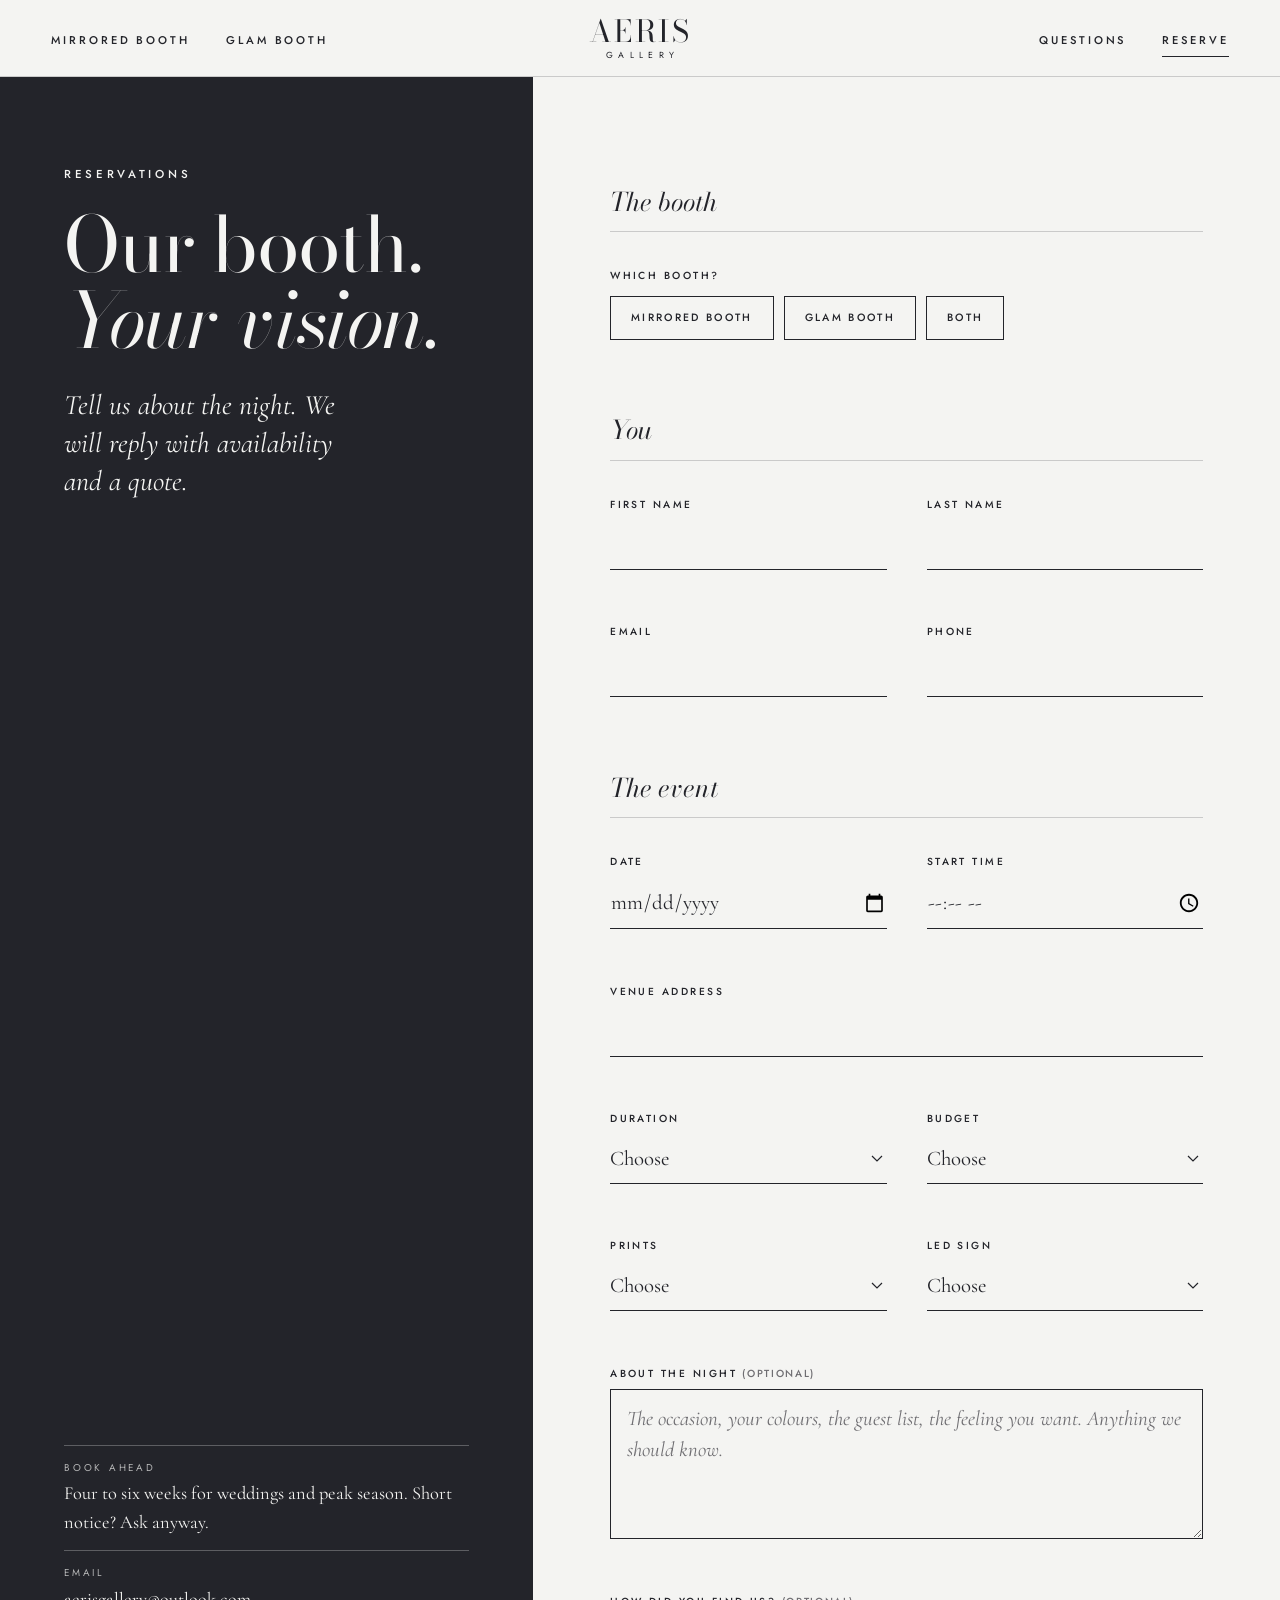
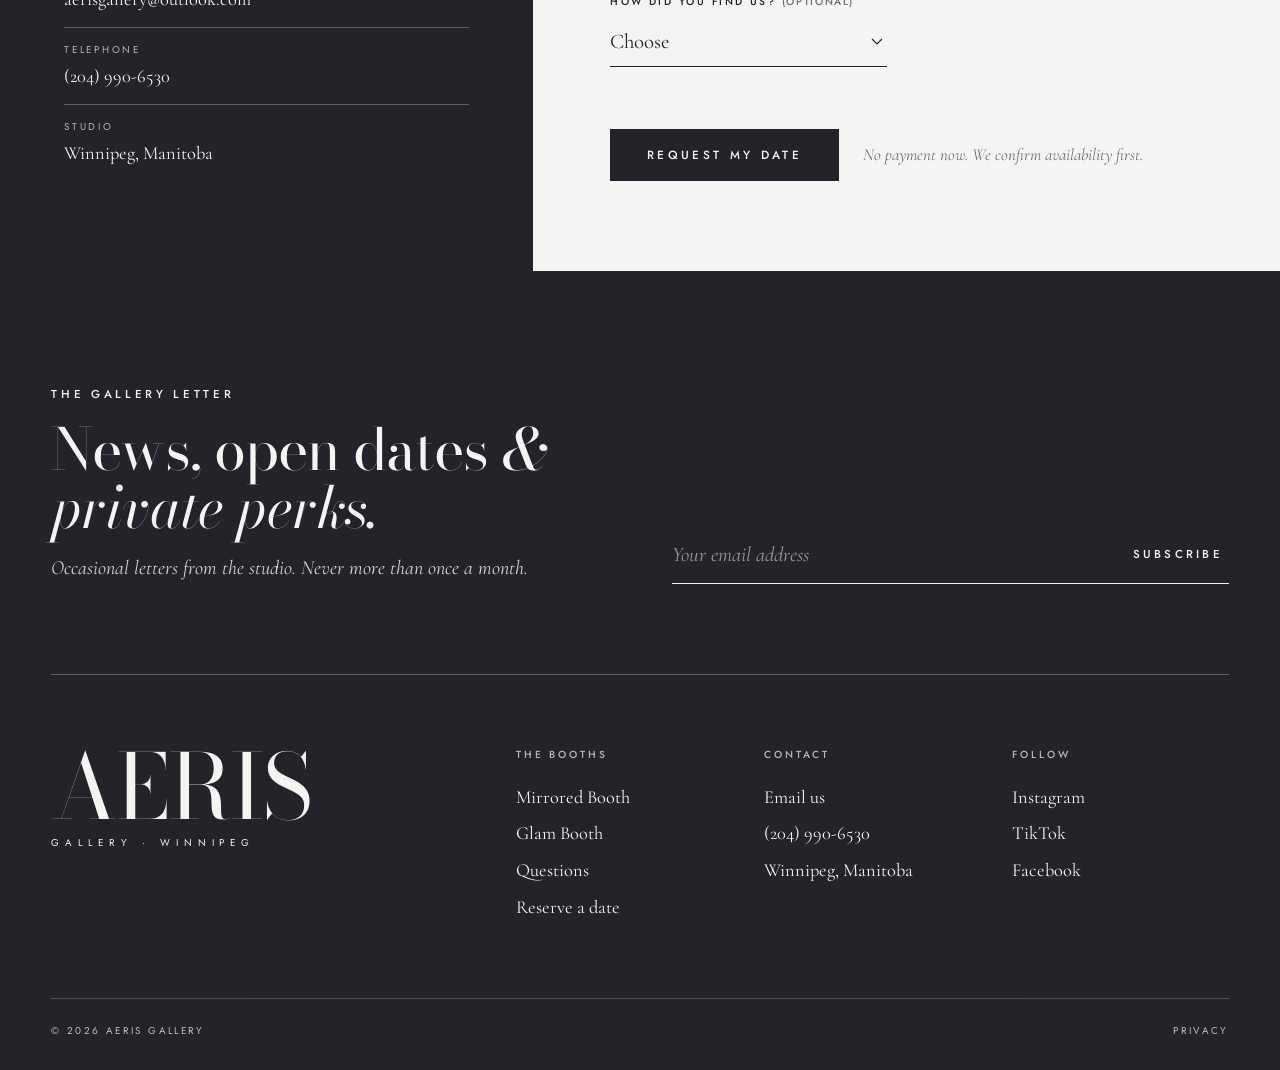
==== book.html @ 7a24a986 "Build new editorial website for Aeris Gallery Static multi-page site replacing the old Wix site: mag" ====
<!doctype html>
<html lang="en-CA" class="no-js">
<head>
<meta charset="utf-8">
<meta name="viewport" content="width=device-width, initial-scale=1">
<title>Reserve | Aeris Gallery</title>
<meta name="description" content="Reserve the Aeris Gallery Mirrored Booth or Glam Booth for your Winnipeg wedding, brand activation or private event.">
<meta property="og:title" content="Reserve | Aeris Gallery">
<meta property="og:description" content="Reserve the Aeris Gallery Mirrored Booth or Glam Booth for your Winnipeg wedding, brand activation or private event.">
<meta property="og:image" content="assets/img/mirror-summer-sm.jpg">
<meta property="og:type" content="website">
<meta name="theme-color" content="#23242a">
<link rel="icon" href="assets/img/favicon.svg" type="image/svg+xml">
<link rel="preconnect" href="https://fonts.googleapis.com"><link rel="preconnect" href="https://fonts.gstatic.com" crossorigin><link href="https://fonts.googleapis.com/css2?family=Bodoni+Moda:ital,opsz,wght@0,6..96,400;0,6..96,500;1,6..96,400&family=Cormorant+Garamond:ital,wght@0,400;0,500;1,400&family=Jost:wght@400;500&display=swap" rel="stylesheet">
<link rel="stylesheet" href="assets/css/style.css">
</head>
<body>
<a class="skip" href="#main">Skip to content</a>
<header class="nav">
  <div class="wrap nav__inner">
    <ul class="nav__links">
      <li><a href="mirrored-booth.html">Mirrored Booth</a></li>
      <li><a href="glam-booth.html">Glam Booth</a></li>
    </ul>
    <a class="wordmark" href="index.html" aria-label="Aeris Gallery, home">
      <span class="wordmark__name">AERIS</span>
      <span class="wordmark__sub">GALLERY</span>
    </a>
    <ul class="nav__links nav__links--right">
      <li><a href="faq.html">Questions</a></li>
      <li><a href="book.html" aria-current="page">Reserve</a></li>
    </ul>
    <button class="nav__toggle" type="button" aria-controls="menu" aria-expanded="false" data-menu-open>Menu</button>
  </div>
</header>
<div class="menu" id="menu" aria-hidden="true" role="dialog" aria-label="Site menu">
  <div class="menu__top">
    <a class="wordmark" href="index.html" style="text-align:left"><span class="wordmark__name">AERIS</span></a>
    <button class="nav__toggle" style="display:inline-flex" type="button" data-menu-close>Close</button>
  </div>
  <ul class="menu__list">
    <li><a href="index.html">The <em>Cover</em></a></li>
    <li><a href="mirrored-booth.html">Mirrored <em>Booth</em></a></li>
    <li><a href="glam-booth.html">Glam <em>Booth</em></a></li>
    <li><a href="faq.html">Questions</a></li>
    <li><a href="book.html"><em>Reserve</em></a></li>
  </ul>
  <div class="menu__foot">
    <a href="mailto:aerisgallery@outlook.com">aerisgallery@outlook.com</a><br>
    <a href="tel:+12049906530">(204) 990-6530</a>
  </div>
</div>

<main id="main" class="book">
  <aside class="book__aside">
    <div>
      <p class="kicker">Reservations</p>
      <h1 class="display">Our booth.<br><em>Your vision.</em></h1>
      <p class="standfirst" style="max-width:24ch">Tell us about the night. We will reply with availability and a quote.</p>
    </div>
    <dl>
      <div><dt>Book ahead</dt><dd>Four to six weeks for weddings and peak season. Short notice? Ask anyway.</dd></div>
      <div><dt>Email</dt><dd><a href="mailto:aerisgallery@outlook.com">aerisgallery@outlook.com</a></dd></div>
      <div><dt>Telephone</dt><dd><a href="tel:+12049906530">(204) 990-6530</a></dd></div>
      <div><dt>Studio</dt><dd>Winnipeg, Manitoba</dd></div>
    </dl>
  </aside>

  <div class="book__main">
    <form id="booking" class="form" novalidate>
      <fieldset>
        <legend>The booth</legend>
        <div class="field field--full">
          <span class="kicker" style="margin-bottom:12px;font-size:0.64rem;letter-spacing:0.24em" id="booth-label">Which booth?</span>
          <div class="choice" role="radiogroup" aria-labelledby="booth-label">
            <input type="radio" id="b-mirrored" name="booth" value="mirrored" required><label for="b-mirrored">Mirrored Booth</label>
            <input type="radio" id="b-glam" name="booth" value="glam"><label for="b-glam">Glam Booth</label>
            <input type="radio" id="b-both" name="booth" value="both"><label for="b-both">Both</label>
          </div>
          <span class="error" aria-live="polite"></span>
        </div>
      </fieldset>

      <fieldset>
        <legend>You</legend>
        <div class="field">
          <label for="first_name">First name</label>
          <input id="first_name" name="first_name" type="text" autocomplete="given-name" maxlength="80" required>
          <span class="error" aria-live="polite"></span>
        </div>
        <div class="field">
          <label for="last_name">Last name</label>
          <input id="last_name" name="last_name" type="text" autocomplete="family-name" maxlength="80" required>
          <span class="error" aria-live="polite"></span>
        </div>
        <div class="field">
          <label for="email">Email</label>
          <input id="email" name="email" type="email" autocomplete="email" maxlength="120" required>
          <span class="error" aria-live="polite"></span>
        </div>
        <div class="field">
          <label for="phone">Phone</label>
          <input id="phone" name="phone" type="tel" autocomplete="tel" maxlength="30" pattern="[\d\s\+\(\)\.\-]{7,30}" required>
          <span class="error" aria-live="polite"></span>
        </div>
      </fieldset>

      <fieldset>
        <legend>The event</legend>
        <div class="field">
          <label for="date">Date</label>
          <input id="date" name="date" type="date" required>
          <span class="error" aria-live="polite"></span>
        </div>
        <div class="field">
          <label for="time">Start time</label>
          <input id="time" name="time" type="time" step="1800" required>
          <span class="error" aria-live="polite"></span>
        </div>
        <div class="field field--full">
          <label for="address">Venue address</label>
          <input id="address" name="address" type="text" autocomplete="street-address" maxlength="200" required>
          <span class="error" aria-live="polite"></span>
        </div>
        <div class="field">
          <label for="duration">Duration</label>
          <select id="duration" name="duration" required>
            <option value="" disabled selected>Choose</option>
            <option>2 hours</option><option>3 hours</option><option>4 hours</option>
            <option>5 hours</option><option>6 hours</option><option>All day</option>
          </select>
          <span class="error" aria-live="polite"></span>
        </div>
        <div class="field">
          <label for="budget">Budget</label>
          <select id="budget" name="budget" required>
            <option value="" disabled selected>Choose</option>
            <option>$500 to $1,000</option><option>$1,000 to $1,500</option><option>$1,500 to $2,000</option><option>$2,000 and above</option>
          </select>
          <span class="error" aria-live="polite"></span>
        </div>
        <div class="field">
          <label for="printer">Prints</label>
          <select id="printer" name="printer" required>
            <option value="" disabled selected>Choose</option>
            <option>Digital only</option><option>150 prints</option><option>300 prints</option>
          </select>
          <span class="error" aria-live="polite"></span>
        </div>
        <div class="field">
          <label for="led">LED sign</label>
          <select id="led" name="led" required>
            <option value="" disabled selected>Choose</option>
            <option>No sign</option><option>Preset sign</option><option>Custom sign</option>
          </select>
          <span class="error" aria-live="polite"></span>
        </div>
        <div class="field field--full">
          <label for="message">About the night <span class="opt">(optional)</span></label>
          <textarea id="message" name="message" maxlength="3000" placeholder="The occasion, your colours, the guest list, the feeling you want. Anything we should know."></textarea>
          <span class="error" aria-live="polite"></span>
        </div>
        <div class="field">
          <label for="source">How did you find us? <span class="opt">(optional)</span></label>
          <select id="source" name="source">
            <option value="" selected>Choose</option>
            <option>Instagram</option><option>TikTok</option><option>Facebook</option><option>A friend</option><option>At an event</option><option>Other</option>
          </select>
          <span class="error" aria-live="polite"></span>
        </div>
      </fieldset>

      <p class="status" role="status" aria-live="polite"></p>
      <div class="form__submit">
        <button class="btn" type="submit">Request my date</button>
        <p class="form__note">No payment now. We confirm availability first.</p>
      </div>
    </form>
  </div>
</main>
<footer class="footer">
  <div class="wrap">
    <div class="footer__letter">
      <div>
        <p class="kicker" style="margin-bottom:1rem">The Gallery Letter</p>
        <h2 class="display">News, open dates <em>&amp; private perks.</em></h2>
        <p>Occasional letters from the studio. Never more than once a month.</p>
      </div>
      <form class="signup" novalidate>
        <label for="signup-email" class="skip">Email address</label>
        <input id="signup-email" name="email" type="email" autocomplete="email" placeholder="Your email address" required>
        <button type="submit">Subscribe</button>
        <p class="signup__status" role="status" aria-live="polite"></p>
      </form>
    </div>
    <div class="footer__cols">
      <p class="footer__mark">AERIS<small>GALLERY · WINNIPEG</small></p>
      <div>
        <h3>The booths</h3>
        <ul>
          <li><a href="mirrored-booth.html">Mirrored Booth</a></li>
          <li><a href="glam-booth.html">Glam Booth</a></li>
          <li><a href="faq.html">Questions</a></li>
          <li><a href="book.html">Reserve a date</a></li>
        </ul>
      </div>
      <div>
        <h3>Contact</h3>
        <ul>
          <li><a href="mailto:aerisgallery@outlook.com">Email us</a></li>
          <li><a href="tel:+12049906530">(204) 990-6530</a></li>
          <li>Winnipeg, Manitoba</li>
        </ul>
      </div>
      <div>
        <h3>Follow</h3>
        <ul>
          <li><a href="https://www.instagram.com/aerisgallery" rel="noopener" target="_blank">Instagram</a></li>
          <li><a href="https://www.tiktok.com/@aeris.gallery" rel="noopener" target="_blank">TikTok</a></li>
          <li><a href="https://www.facebook.com/profile.php?id=61573725666547" rel="noopener" target="_blank">Facebook</a></li>
        </ul>
      </div>
    </div>
    <div class="footer__base">
      <span>© <span data-year>2026</span> Aeris Gallery</span>
      <a href="privacy.html">Privacy</a>
    </div>
  </div>
</footer>
<script>document.querySelectorAll("[data-year]").forEach(e=>e.textContent=new Date().getFullYear())</script>
<script src="assets/js/main.js" defer></script>
</body>
</html>
---- assets/css/style.css ----
/* Aeris Gallery
   Palette: ink #23242a · paper #f4f4f2 · fog #e3e2de · stone #6f6e72
   Type: Bodoni Moda (display) · Cormorant Garamond (text) · Jost (captions) */

:root {
  --ink: #23242a;
  --ink-soft: #3a3b42;
  --paper: #f4f4f2;
  --fog: #e3e2de;
  --stone: #6f6e72;
  --rule: rgba(35, 36, 42, 0.2);
  --rule-light: rgba(244, 244, 242, 0.28);

  --display: "Bodoni Moda", "Didot", "Bodoni 72", serif;
  --text: "Cormorant Garamond", "Garamond", serif;
  --caps: "Jost", "Futura", "Century Gothic", sans-serif;

  --gutter: clamp(16px, 4vw, 56px);
  --max: 1320px;
  --ease: cubic-bezier(0.22, 0.61, 0.36, 1);
}

*,
*::before,
*::after { box-sizing: border-box; }

html { -webkit-text-size-adjust: 100%; scroll-behavior: smooth; }

body {
  margin: 0;
  background: var(--paper);
  color: var(--ink);
  font-family: var(--text);
  font-size: 1.25rem;
  line-height: 1.55;
  font-weight: 400;
  -webkit-font-smoothing: antialiased;
  text-rendering: optimizeLegibility;
  overflow-x: hidden;
}

img { display: block; max-width: 100%; height: auto; }
a { color: inherit; }
button, input, select, textarea { font: inherit; color: inherit; }

:focus-visible { outline: 2px solid currentColor; outline-offset: 4px; }

.skip {
  position: absolute; left: -9999px; top: 0;
  background: var(--ink); color: var(--paper);
  padding: 12px 20px; z-index: 100;
  font-family: var(--caps); font-size: 0.75rem; letter-spacing: 0.2em; text-transform: uppercase;
}
.skip:focus { left: 16px; top: 16px; }

.wrap { width: 100%; max-width: var(--max); margin: 0 auto; padding: 0 var(--gutter); }

/* ---------- Type primitives ---------- */

.kicker {
  font-family: var(--caps);
  font-size: 0.72rem;
  font-weight: 500;
  letter-spacing: 0.32em;
  text-transform: uppercase;
  margin: 0 0 1.5rem;
}

.display {
  font-family: var(--display);
  font-weight: 400;
  line-height: 1.02;
  letter-spacing: -0.015em;
  margin: 0;
}
.display em { font-style: italic; }

.h-xl { font-size: clamp(2.75rem, 7vw, 6rem); }
.h-lg { font-size: clamp(2.25rem, 5vw, 4.25rem); }
.h-md { font-size: clamp(1.75rem, 3vw, 2.6rem); }

.standfirst {
  font-family: var(--text);
  font-style: italic;
  font-size: clamp(1.4rem, 2.2vw, 1.8rem);
  line-height: 1.35;
  margin: 1.75rem 0 0;
  max-width: 34ch;
}

.body p { margin: 0 0 1.1em; max-width: 62ch; }
.body p:last-child { margin-bottom: 0; }

.dropcap::first-letter {
  font-family: var(--display);
  float: left;
  font-size: 5.4em;
  line-height: 0.78;
  padding: 0.06em 0.12em 0 0;
}

.caption {
  font-family: var(--caps);
  font-size: 0.68rem;
  letter-spacing: 0.22em;
  text-transform: uppercase;
  color: var(--stone);
  margin-top: 0.9rem;
}

/* ---------- Buttons & links ---------- */

.btn {
  display: inline-flex;
  align-items: center;
  justify-content: center;
  min-height: 52px;
  padding: 0 2.25rem;
  font-family: var(--caps);
  font-size: 0.74rem;
  font-weight: 500;
  letter-spacing: 0.28em;
  text-transform: uppercase;
  text-decoration: none;
  border: 1px solid var(--ink);
  background: var(--ink);
  color: var(--paper);
  cursor: pointer;
  transition: background 0.35s var(--ease), color 0.35s var(--ease);
}
.btn:hover { background: transparent; color: var(--ink); }
.btn--light { background: var(--paper); color: var(--ink); border-color: var(--paper); }
.btn--light:hover { background: transparent; color: var(--paper); }
.btn--ghost { background: transparent; color: var(--ink); }
.btn--ghost:hover { background: var(--ink); color: var(--paper); }
.btn[disabled] { opacity: 0.55; cursor: progress; }

.textlink {
  font-family: var(--caps);
  font-size: 0.72rem;
  font-weight: 500;
  letter-spacing: 0.28em;
  text-transform: uppercase;
  text-decoration: none;
  padding-bottom: 6px;
  border-bottom: 1px solid currentColor;
  display: inline-block;
}
.textlink:hover { border-bottom-color: transparent; }

/* ---------- Navigation ---------- */

.nav {
  position: fixed; inset: 0 0 auto 0;
  z-index: 50;
  color: var(--ink);
  background: var(--paper);
  border-bottom: 1px solid var(--rule);
  transition: background 0.4s var(--ease), color 0.4s var(--ease), border-color 0.4s var(--ease);
}
.nav--over { background: transparent; color: var(--paper); border-bottom-color: transparent; }
.nav--over.is-solid { background: var(--paper); color: var(--ink); border-bottom-color: var(--rule); }
.nav--over .nav__inner > .wordmark { transition: opacity 0.4s var(--ease); }
.nav--over:not(.is-solid) .nav__inner > .wordmark { opacity: 0; pointer-events: none; }

.nav__inner {
  display: grid;
  grid-template-columns: 1fr auto 1fr;
  align-items: center;
  height: 76px;
}

.nav__links { display: flex; gap: 2.25rem; list-style: none; margin: 0; padding: 0; }
.nav__links--right { justify-content: flex-end; }
.nav__links a, .nav__toggle {
  font-family: var(--caps);
  font-size: 0.7rem;
  font-weight: 500;
  letter-spacing: 0.26em;
  text-transform: uppercase;
  text-decoration: none;
  padding: 8px 0;
  border-bottom: 1px solid transparent;
}
.nav__links a:hover, .nav__links a[aria-current="page"] { border-bottom-color: currentColor; }

.wordmark { text-align: center; text-decoration: none; line-height: 1; display: block; }
.wordmark__name { font-family: var(--display); font-size: 1.9rem; letter-spacing: 0.08em; display: block; }
.wordmark__sub { font-family: var(--caps); font-size: 0.55rem; letter-spacing: 0.62em; margin-right: -0.62em; display: block; margin-top: 4px; }

.nav__toggle { display: none; background: none; border: 0; cursor: pointer; min-height: 44px; padding: 0; }

.menu {
  position: fixed; inset: 0; z-index: 60;
  background: var(--ink); color: var(--paper);
  display: flex; flex-direction: column;
  padding: 0 var(--gutter) 40px;
  visibility: hidden; opacity: 0;
  transition: opacity 0.45s var(--ease), visibility 0s linear 0.45s;
}
.menu.is-open { visibility: visible; opacity: 1; transition: opacity 0.45s var(--ease); }
.menu__top { display: flex; justify-content: space-between; align-items: center; height: 76px; }
.menu__list { list-style: none; margin: auto 0; padding: 0; }
.menu__list a {
  font-family: var(--display);
  font-size: clamp(2.4rem, 10vw, 4rem);
  line-height: 1.15;
  text-decoration: none;
  display: inline-block;
}
.menu__list a em { font-style: italic; }
.menu__foot { font-family: var(--caps); font-size: 0.7rem; letter-spacing: 0.22em; text-transform: uppercase; line-height: 2.2; }
.menu__foot a { text-decoration: none; }

body.menu-open { overflow: hidden; }

/* ---------- Cover (home hero) ---------- */

.cover {
  position: relative;
  min-height: 100vh;
  min-height: 100svh;
  color: var(--paper);
  background: var(--ink);
  overflow: hidden;
  display: grid;
  grid-template-rows: auto 1fr auto;
}
.cover__img {
  position: absolute; inset: 0;
  width: 100%; height: 100%;
  object-fit: cover; object-position: 62% 40%;
}
.cover::after {
  /* legibility scrim for the masthead and cover lines */
  content: ""; position: absolute; inset: 0;
  background:
    linear-gradient(to bottom, rgba(20, 21, 26, 0.4) 0%, rgba(20, 21, 26, 0) 22%),
    linear-gradient(to top, rgba(20, 21, 26, 0.7) 0%, rgba(20, 21, 26, 0) 45%);
  pointer-events: none;
  z-index: 3;
}
.cover > *:not(.cover__img) { position: relative; z-index: 1; }
/* the guests stand in front of the masthead, as on a magazine cover */
.cover__cut { z-index: 2; pointer-events: none; }
.cover > .cover__lines { z-index: 4; }

.cover__masthead {
  padding-top: 84px;
  text-align: center;
  font-family: var(--display);
  font-weight: 400;
  font-size: clamp(5.5rem, 24vw, 22rem);
  line-height: 0.82;
  letter-spacing: 0.02em;
  margin: 0;
}
.cover__dateline {
  display: flex; justify-content: space-between; gap: 1rem;
  font-family: var(--caps); font-size: 0.66rem; letter-spacing: 0.3em; text-transform: uppercase;
  border-top: 1px solid var(--rule-light);
  border-bottom: 1px solid var(--rule-light);
  padding: 10px 0;
  margin-top: 1.25rem;
}

.cover__lines {
  display: grid;
  grid-template-columns: minmax(0, 1fr) minmax(0, 1fr);
  align-items: end;
  gap: 2rem;
  padding-bottom: clamp(32px, 6vh, 64px);
}
.cover__lead .kicker { margin-bottom: 1rem; }
.cover__lead h2 {
  font-family: var(--display);
  font-weight: 400;
  font-size: clamp(2.2rem, 4.6vw, 4.2rem);
  line-height: 1.02;
  margin: 0 0 1.75rem;
  max-width: 12ch;
}
.cover__side { justify-self: end; text-align: right; max-width: 22rem; }
.cover__side p { margin: 0; padding: 14px 0; border-top: 1px solid var(--rule-light); }
.cover__side p:first-child { border-top: 0; }
.cover__side strong {
  display: block;
  font-family: var(--caps); font-weight: 500; font-size: 0.66rem; letter-spacing: 0.28em; text-transform: uppercase;
  margin-bottom: 4px;
}
.cover__side span { font-style: italic; font-size: 1.2rem; line-height: 1.3; }

/* ---------- Sections ---------- */

.section { padding: clamp(80px, 12vw, 160px) 0; }
.section--ink { background: var(--ink); color: var(--paper); }
.section--fog { background: var(--fog); }
.section--ink .caption { color: rgba(244, 244, 242, 0.6); }

.rule-head {
  display: flex; justify-content: space-between; align-items: baseline; gap: 1rem;
  border-top: 1px solid currentColor;
  padding-top: 14px;
  margin-bottom: clamp(48px, 7vw, 96px);
  font-family: var(--caps); font-size: 0.68rem; letter-spacing: 0.3em; text-transform: uppercase;
}
.section--ink .rule-head { border-top-color: var(--rule-light); }

/* Editor's letter */
.letter {
  display: grid;
  grid-template-columns: minmax(0, 7fr) minmax(0, 4fr);
  gap: clamp(40px, 7vw, 120px);
  align-items: start;
}
.letter__body { columns: 2; column-gap: 3rem; margin-top: 3rem; }
.letter__body p { break-inside: avoid-column; }
.letter__sign {
  margin-top: 2.5rem;
  font-family: var(--display); font-style: italic; font-size: 1.6rem;
}
.letter__sign small {
  display: block; font-family: var(--caps); font-style: normal; font-size: 0.64rem; letter-spacing: 0.28em; text-transform: uppercase; color: var(--stone); margin-top: 6px;
}
.letter__figure { margin: 0; position: sticky; top: 110px; }

/* Feature spread */
.spread {
  display: grid;
  grid-template-columns: minmax(0, 1fr) minmax(0, 1fr);
  min-height: 92vh;
}
.spread__media { position: relative; overflow: hidden; min-height: 60vh; }
.spread__media img { position: absolute; inset: 0; width: 100%; height: 100%; object-fit: cover; }
.spread__text {
  display: flex; flex-direction: column; justify-content: center;
  padding: clamp(56px, 8vw, 120px) clamp(24px, 6vw, 104px);
}
.spread__text .body { margin: 2rem 0 2.75rem; }
.spread--flip .spread__media { order: 2; }
.spread__index {
  font-family: var(--display); font-style: italic; font-size: 1.1rem; margin-bottom: 2rem; opacity: 0.8;
}

/* LED feature */
.glow {
  display: grid;
  grid-template-columns: minmax(0, 5fr) minmax(0, 6fr);
  gap: clamp(32px, 6vw, 96px);
  align-items: center;
}
.glow__media { margin: 0; aspect-ratio: 4 / 5; overflow: hidden; }
.glow__media img { width: 100%; height: 100%; object-fit: cover; object-position: 50% 45%; }
.glow__links { display: flex; flex-wrap: wrap; gap: 1.75rem 2.5rem; margin-top: 2.5rem; }

/* Guest book */
.quotes {
  display: grid;
  grid-template-columns: minmax(0, 1.4fr) minmax(0, 1fr) minmax(0, 1fr);
  border-top: 1px solid var(--rule);
}
.quote { margin: 0; padding: 2.5rem 2.5rem 0 0; }
.quote + .quote { padding-left: 2.5rem; border-left: 1px solid var(--rule); }
.quote blockquote { margin: 0; font-family: var(--display); font-size: clamp(1.35rem, 2vw, 1.7rem); line-height: 1.3; }
.quote:first-child blockquote { font-size: clamp(1.8rem, 3vw, 2.6rem); font-style: italic; line-height: 1.15; }
.quote figcaption { margin-top: 1.5rem; font-family: var(--caps); font-size: 0.66rem; letter-spacing: 0.28em; text-transform: uppercase; }

/* Reserve band */
.reserve { text-align: center; }
.reserve .display { font-size: clamp(3rem, 9vw, 8.5rem); line-height: 0.95; }
.reserve p { margin: 2rem auto 2.75rem; max-width: 40ch; font-style: italic; font-size: 1.4rem; }

/* ---------- Article (booth pages) ---------- */

.article-hero { padding-top: 76px; }
.article-hero__head {
  display: grid;
  grid-template-columns: minmax(0, 1fr) minmax(0, 1fr);
  gap: 2rem 4rem;
  align-items: end;
  padding-top: clamp(48px, 8vw, 104px);
  padding-bottom: clamp(40px, 5vw, 64px);
}
.article-hero__head .standfirst { margin: 0; justify-self: end; }
.article-hero__img { width: 100%; height: min(78vh, 900px); object-fit: cover; }

.article {
  display: grid;
  grid-template-columns: minmax(0, 3fr) minmax(0, 8fr);
  gap: clamp(32px, 6vw, 96px);
}
.article__meta {
  font-family: var(--caps); font-size: 0.66rem; letter-spacing: 0.26em; text-transform: uppercase; line-height: 2.2;
  border-top: 1px solid var(--rule); padding-top: 14px;
  align-self: start;
}
.article__body { font-size: 1.45rem; line-height: 1.55; }
.article__body p { max-width: 58ch; }

.pull {
  margin: clamp(56px, 8vw, 104px) 0;
  padding: 2.5rem 0;
  border-top: 1px solid var(--rule);
  border-bottom: 1px solid var(--rule);
  font-family: var(--display); font-style: italic;
  font-size: clamp(2rem, 4.4vw, 3.8rem); line-height: 1.1;
  text-align: center;
}

.specs { display: grid; grid-template-columns: minmax(0, 1fr) minmax(0, 1fr); column-gap: 4rem; margin: 0; }
.specs div { display: grid; grid-template-columns: 9rem 1fr; gap: 1.5rem; padding: 18px 0; border-top: 1px solid var(--rule); }
.specs dt { font-family: var(--caps); font-size: 0.66rem; letter-spacing: 0.26em; text-transform: uppercase; padding-top: 6px; }
.specs dd { margin: 0; font-size: 1.25rem; line-height: 1.4; }

.duo { display: grid; grid-template-columns: minmax(0, 7fr) minmax(0, 5fr); gap: clamp(16px, 3vw, 40px); align-items: end; }
.duo figure { margin: 0; }
.duo img { width: 100%; object-fit: cover; }
.duo__a img { aspect-ratio: 4 / 3; }
.duo__b img { aspect-ratio: 4 / 5; }

.next {
  display: flex; justify-content: space-between; align-items: center; gap: 2rem; flex-wrap: wrap;
  border-top: 1px solid var(--rule-light); padding-top: 2rem;
}
.next a.display { text-decoration: none; font-size: clamp(2rem, 5vw, 4rem); }
.next a.display:hover em { text-decoration: underline; text-decoration-thickness: 1px; text-underline-offset: 0.12em; }

/* ---------- Booking ---------- */

.book { display: grid; grid-template-columns: minmax(0, 5fr) minmax(0, 7fr); min-height: 100vh; padding-top: 76px; }
.book__aside {
  background: var(--ink); color: var(--paper);
  padding: clamp(48px, 7vw, 104px) clamp(24px, 5vw, 80px);
  display: flex; flex-direction: column; gap: 3rem;
}
.book__aside .display { font-size: clamp(3rem, 6vw, 5.5rem); line-height: 0.98; }
.book__aside dl { margin: auto 0 0; font-size: 1.15rem; }
.book__aside dl div { padding: 14px 0; border-top: 1px solid var(--rule-light); }
.book__aside dt { font-family: var(--caps); font-size: 0.62rem; letter-spacing: 0.28em; text-transform: uppercase; opacity: 0.7; margin-bottom: 4px; }
.book__aside dd { margin: 0; }
.book__aside dd a { text-decoration: none; }
.book__aside dd a:hover { text-decoration: underline; }
.book__main { padding: clamp(48px, 7vw, 104px) clamp(24px, 6vw, 104px); }

.form { display: grid; grid-template-columns: minmax(0, 1fr) minmax(0, 1fr); gap: 2.25rem 2.5rem; }
.form fieldset { border: 0; margin: 0; padding: 0; display: contents; }
.form legend {
  grid-column: 1 / -1;
  font-family: var(--display); font-style: italic; font-size: 1.6rem;
  padding: 0; margin-top: 1rem;
  width: 100%; border-bottom: 1px solid var(--rule); padding-bottom: 10px;
}
.field { display: flex; flex-direction: column; min-width: 0; }
.field--full { grid-column: 1 / -1; }
.field label {
  font-family: var(--caps); font-size: 0.64rem; font-weight: 500; letter-spacing: 0.24em; text-transform: uppercase;
  margin-bottom: 8px;
}
.field label .opt { color: var(--stone); letter-spacing: 0.16em; }
.field input, .field select, .field textarea {
  width: 100%;
  min-height: 48px;
  border: 0;
  border-bottom: 1px solid var(--ink);
  border-radius: 0;
  background: transparent;
  padding: 8px 0;
  font-size: 1.3rem;
  font-family: var(--text);
  -webkit-appearance: none; appearance: none;
}
.field select {
  padding-right: 28px; cursor: pointer;
  background-image: url("data:image/svg+xml,%3Csvg xmlns='http://www.w3.org/2000/svg' width='12' height='8' viewBox='0 0 12 8'%3E%3Cpath d='M1 1l5 5 5-5' fill='none' stroke='%2323242a' stroke-width='1.2'/%3E%3C/svg%3E");
  background-repeat: no-repeat; background-position: right 4px center;
}
.field textarea { min-height: 150px; border: 1px solid var(--ink); padding: 14px 16px; resize: vertical; line-height: 1.45; }
.field input:focus, .field select:focus, .field textarea:focus { outline: none; border-color: var(--ink); box-shadow: 0 2px 0 0 var(--ink); }
.field textarea:focus { box-shadow: inset 0 0 0 1px var(--ink); }
.field input::placeholder, .field textarea::placeholder { color: var(--stone); font-style: italic; }
.field .error { font-family: var(--caps); font-size: 0.64rem; letter-spacing: 0.14em; text-transform: uppercase; color: #8c2f2f; margin-top: 8px; min-height: 1em; }
.field.is-invalid input, .field.is-invalid select, .field.is-invalid textarea { border-color: #8c2f2f; }

.choice { display: flex; flex-wrap: wrap; gap: 10px; }
.choice label {
  margin: 0; cursor: pointer;
  display: inline-flex; align-items: center; min-height: 44px; padding: 0 1.25rem;
  border: 1px solid var(--ink);
  font-size: 0.66rem; letter-spacing: 0.22em;
  transition: background 0.25s var(--ease), color 0.25s var(--ease);
}
.choice input { position: absolute; opacity: 0; width: 1px; height: 1px; }
.choice input:checked + label { background: var(--ink); color: var(--paper); }
.choice input:focus-visible + label { outline: 2px solid var(--ink); outline-offset: 3px; }

.form__submit { grid-column: 1 / -1; display: flex; flex-wrap: wrap; align-items: center; gap: 1.5rem; margin-top: 0.5rem; }
.form__note { font-style: italic; font-size: 1.05rem; color: var(--stone); margin: 0; }

.status { grid-column: 1 / -1; margin: 0; font-size: 1.15rem; }
.status:empty { display: none; }
.status--error { color: #8c2f2f; }

.sent { padding: 2rem 0; }
.sent .display { font-size: clamp(2.5rem, 5vw, 4rem); }
.sent p { font-size: 1.35rem; max-width: 46ch; }

/* ---------- FAQ ---------- */

.faq-group { display: grid; grid-template-columns: minmax(0, 3fr) minmax(0, 8fr); gap: clamp(24px, 5vw, 80px); padding: 2.5rem 0; border-top: 1px solid var(--rule); }
.faq-group h2 { font-family: var(--caps); font-weight: 500; font-size: 0.7rem; letter-spacing: 0.28em; text-transform: uppercase; margin: 10px 0 0; }
.faq details { border-bottom: 1px solid var(--rule); }
.faq details:first-child { border-top: 0; }
.faq summary {
  list-style: none; cursor: pointer;
  display: flex; justify-content: space-between; align-items: baseline; gap: 2rem;
  padding: 1.1rem 0;
  font-family: var(--display); font-size: clamp(1.3rem, 2.2vw, 1.75rem); line-height: 1.25;
}
.faq summary::-webkit-details-marker { display: none; }
.faq summary::after { content: "+"; font-family: var(--text); font-size: 1.8rem; line-height: 1; transition: transform 0.3s var(--ease); }
.faq details[open] summary::after { transform: rotate(45deg); }
.faq details p { margin: 0 0 1.5rem; max-width: 60ch; }

/* ---------- Plain page (privacy) ---------- */

.plain { padding-top: calc(76px + clamp(48px, 8vw, 104px)); }
.plain .body h2 { font-family: var(--display); font-weight: 400; font-size: 1.8rem; margin: 2.5rem 0 0.75rem; }

/* captions never inherit italic body styles */
.reserve p.kicker, .footer__letter p.kicker { font-style: normal; font-size: 0.72rem; opacity: 1; margin: 0 auto 1.5rem; max-width: none; }
.footer__letter p.kicker { margin: 0 0 1rem; }

/* ---------- Footer ---------- */

.footer { background: var(--ink); color: var(--paper); padding: clamp(72px, 9vw, 120px) 0 32px; }
.footer__letter {
  display: grid; grid-template-columns: minmax(0, 1fr) minmax(0, 1fr); gap: 2rem 4rem; align-items: end;
  padding-bottom: clamp(56px, 7vw, 96px);
  border-bottom: 1px solid var(--rule-light);
}
.footer__letter .display { font-size: clamp(2.2rem, 4.5vw, 3.8rem); }
.footer__letter p { margin: 1rem 0 0; font-style: italic; font-size: 1.25rem; opacity: 0.85; }
.signup { display: flex; flex-wrap: wrap; gap: 0; border-bottom: 1px solid var(--paper); }
.signup input {
  flex: 1 1 220px; min-width: 0; min-height: 56px;
  border: 0; background: transparent; color: var(--paper);
  font-size: 1.3rem; padding: 0;
}
.signup input::placeholder { color: rgba(244, 244, 242, 0.55); font-style: italic; }
.signup input:focus { outline: none; }
.signup button {
  min-height: 56px; background: none; border: 0; cursor: pointer; color: var(--paper);
  font-family: var(--caps); font-size: 0.72rem; font-weight: 500; letter-spacing: 0.28em; text-transform: uppercase;
}
.signup button:hover { text-decoration: underline; text-underline-offset: 6px; }
.signup__status { flex-basis: 100%; margin: 0; padding: 10px 0; font-size: 1.05rem; font-style: italic; }
.signup__status:empty { display: none; }

.footer__cols {
  display: grid; grid-template-columns: 2fr 1fr 1fr 1fr; gap: 2rem;
  padding: clamp(48px, 6vw, 72px) 0;
}
.footer__cols h3 { font-family: var(--caps); font-weight: 500; font-size: 0.64rem; letter-spacing: 0.28em; text-transform: uppercase; margin: 0 0 1rem; opacity: 0.7; }
.footer__cols ul { list-style: none; margin: 0; padding: 0; font-size: 1.15rem; line-height: 2; }
.footer__cols a { text-decoration: none; }
.footer__cols a:hover { text-decoration: underline; text-underline-offset: 4px; }
.footer__mark { font-family: var(--display); font-size: clamp(3rem, 7vw, 6rem); line-height: 0.9; margin: 0; }
.footer__mark small { display: block; font-family: var(--caps); font-size: 0.62rem; letter-spacing: 0.6em; margin-top: 12px; }
.footer__base {
  display: flex; justify-content: space-between; flex-wrap: wrap; gap: 1rem;
  border-top: 1px solid var(--rule-light); padding-top: 24px;
  font-family: var(--caps); font-size: 0.62rem; letter-spacing: 0.24em; text-transform: uppercase; opacity: 0.75;
}
.footer__base a { text-decoration: none; }
.footer__base a:hover { text-decoration: underline; }

/* ---------- Reveal ---------- */

.reveal { opacity: 0; transform: translateY(24px); transition: opacity 1.1s var(--ease), transform 1.1s var(--ease); }
.reveal.is-in { opacity: 1; transform: none; }
.no-js .reveal { opacity: 1; transform: none; }

.cover__masthead, .cover__dateline, .cover__lines { animation: rise 1.4s var(--ease) both; }
.cover__dateline { animation-delay: 0.15s; }
.cover__lines { animation-delay: 0.3s; }
.cover__img { animation: settle 2.4s var(--ease) both; }
@keyframes rise { from { opacity: 0; transform: translateY(18px); } to { opacity: 1; transform: none; } }
@keyframes settle { from { transform: scale(1.06); } to { transform: none; } }

@media (prefers-reduced-motion: reduce) {
  html { scroll-behavior: auto; }
  *, *::before, *::after { animation: none !important; transition: none !important; }
  .reveal { opacity: 1; transform: none; }
}

/* ---------- Responsive ---------- */

@media (max-width: 1040px) {
  .nav__links { display: none; }
  .nav__toggle { display: inline-flex; align-items: center; justify-self: end; }
  .nav__inner { grid-template-columns: 1fr auto 1fr; }
  .nav__inner .wordmark { grid-column: 2; }
  .footer__cols { grid-template-columns: 1fr 1fr; }
  .footer__cols > :first-child { grid-column: 1 / -1; }
}

@media (max-width: 860px) {
  body { font-size: 1.15rem; }
  .cover__lines { grid-template-columns: 1fr; }
  .cover__side { justify-self: start; text-align: left; }
  .cover__img { object-position: 51% 50%; }
  .letter, .glow, .article, .faq-group, .footer__letter, .book, .article-hero__head { grid-template-columns: 1fr; }
  .letter__body { columns: 1; }
  .letter__figure { position: static; max-width: 420px; }
  .spread { grid-template-columns: 1fr; min-height: 0; }
  .spread--flip .spread__media { order: 0; }
  .spread__media { min-height: 0; aspect-ratio: 4 / 5; }
  .quotes { grid-template-columns: 1fr; }
  .quote, .quote + .quote { padding: 2rem 0; border-left: 0; border-bottom: 1px solid var(--rule); }
  .specs { grid-template-columns: 1fr; }
  .duo { grid-template-columns: 1fr; }
  .article-hero__head .standfirst { justify-self: start; }
  .article-hero__img { height: 62vh; }
  .article__body { font-size: 1.3rem; }
  .book { min-height: 0; }
  .book__aside dl { margin-top: 0; }
}

@media (max-width: 560px) {
  .form { grid-template-columns: 1fr; }
  .cover__dateline span:nth-child(2) { display: none; }
  .cover__side { display: none; }
  .cover__masthead { font-size: 28vw; padding-top: 88px; }
  .specs div { grid-template-columns: 1fr; gap: 4px; }
  .footer__cols { grid-template-columns: 1fr; }
  .rule-head span:last-child { display: none; }
}
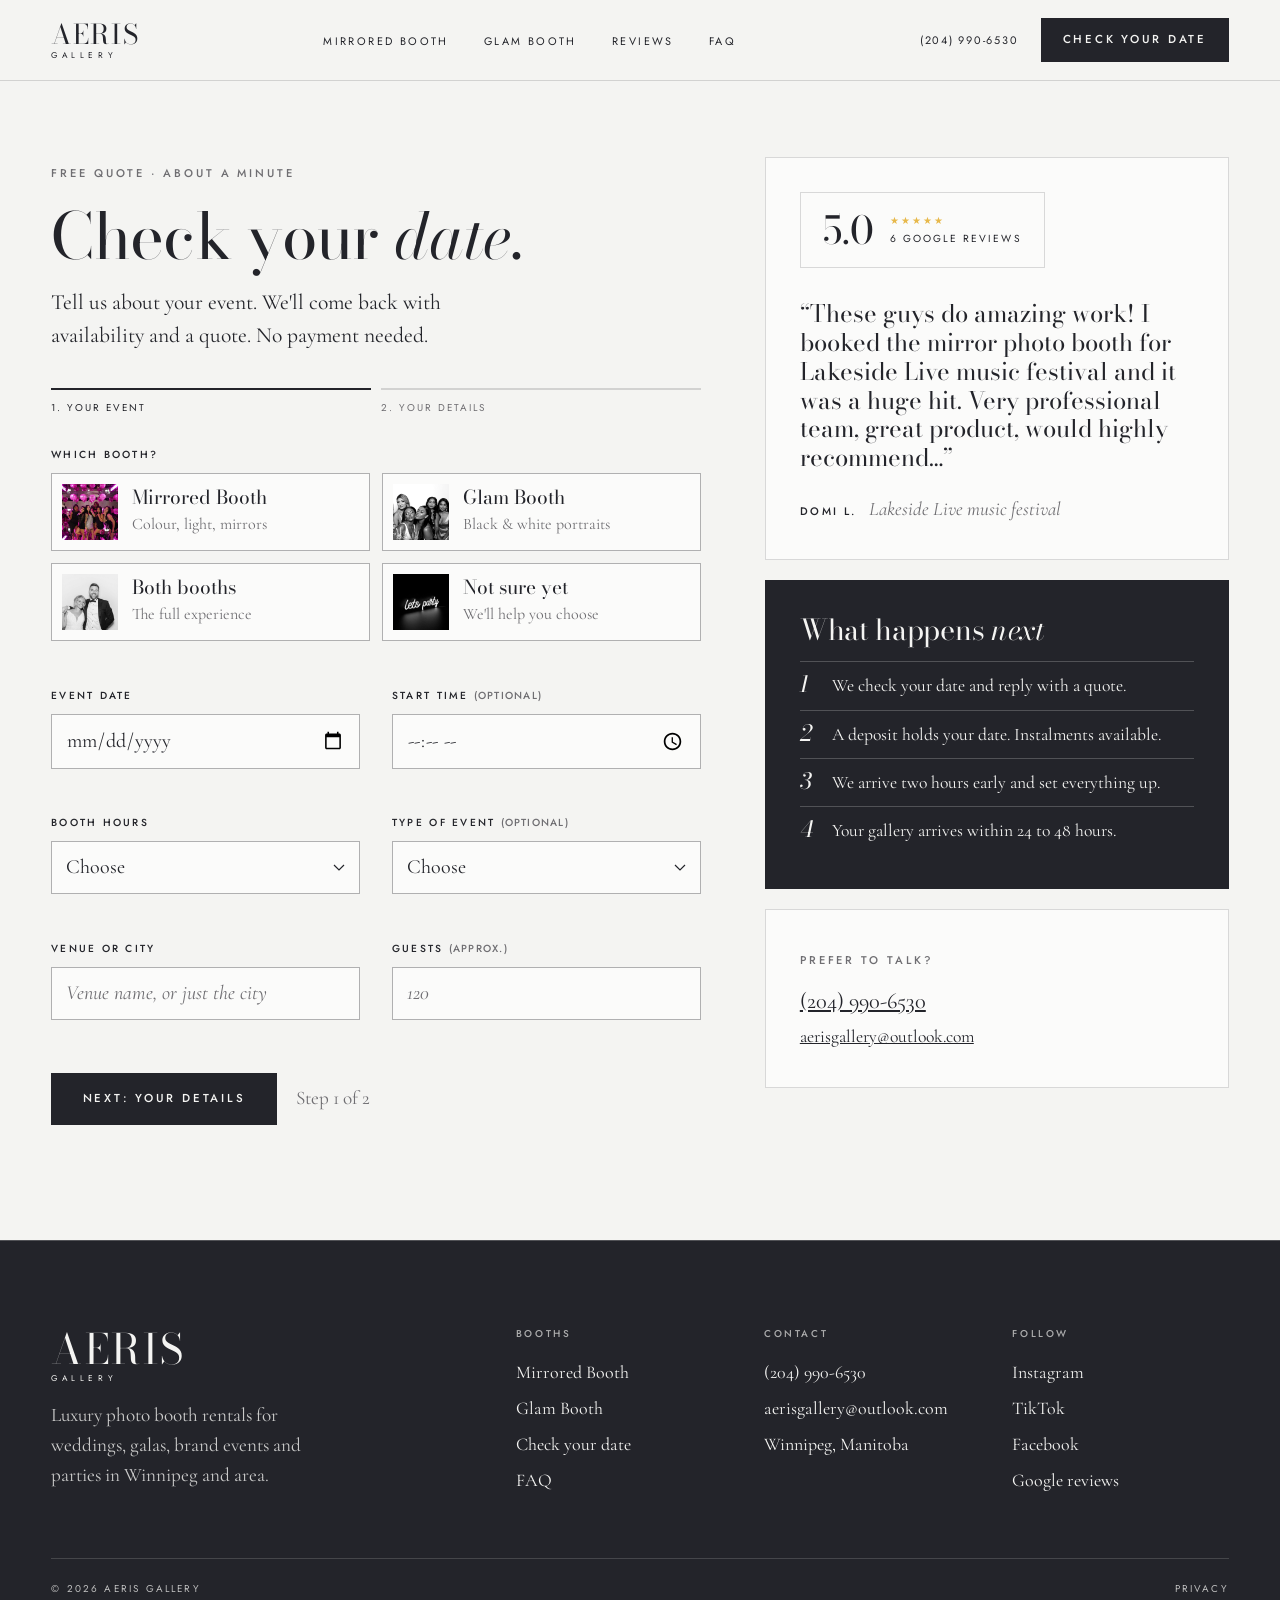
==== commit cffd8980: "Rebuild site as a booking-focused photo booth website New layout from the approved redesign: home pa" ====
--- a/book.html
+++ b/book.html
@@ -2,232 +2,148 @@
 <html lang="en-CA" class="no-js">
 <head>
 <meta charset="utf-8">
-<meta name="viewport" content="width=device-width, initial-scale=1">
-<title>Reserve | Aeris Gallery</title>
-<meta name="description" content="Reserve the Aeris Gallery Mirrored Booth or Glam Booth for your Winnipeg wedding, brand activation or private event.">
-<meta property="og:title" content="Reserve | Aeris Gallery">
-<meta property="og:description" content="Reserve the Aeris Gallery Mirrored Booth or Glam Booth for your Winnipeg wedding, brand activation or private event.">
-<meta property="og:image" content="assets/img/mirror-summer-sm.jpg">
+<meta name="viewport" content="width=device-width, initial-scale=1, viewport-fit=cover">
+<title>Check Your Date | Book a Photo Booth in Winnipeg | Aeris Gallery</title>
+<meta name="description" content="Check availability and get a free quote for the Aeris Mirrored Booth or Glam Booth in Winnipeg. Takes about a minute.">
+<meta property="og:title" content="Check Your Date | Book a Photo Booth in Winnipeg | Aeris Gallery">
+<meta property="og:description" content="Check availability and get a free quote for the Aeris Mirrored Booth or Glam Booth in Winnipeg. Takes about a minute.">
+<meta property="og:image" content="assets/img/mirror-pink-sm.jpg">
 <meta property="og:type" content="website">
 <meta name="theme-color" content="#23242a">
 <link rel="icon" href="assets/img/favicon.svg" type="image/svg+xml">
-<link rel="preconnect" href="https://fonts.googleapis.com"><link rel="preconnect" href="https://fonts.gstatic.com" crossorigin><link href="https://fonts.googleapis.com/css2?family=Bodoni+Moda:ital,opsz,wght@0,6..96,400;0,6..96,500;1,6..96,400&family=Cormorant+Garamond:ital,wght@0,400;0,500;1,400&family=Jost:wght@400;500&display=swap" rel="stylesheet">
+<link rel="preconnect" href="https://fonts.googleapis.com">
+<link rel="preconnect" href="https://fonts.gstatic.com" crossorigin>
+<link href="https://fonts.googleapis.com/css2?family=Bodoni+Moda:ital,opsz,wght@0,6..96,400;0,6..96,500;1,6..96,400&family=Cormorant+Garamond:ital,wght@0,400;0,500;1,400&family=Jost:wght@400;500&display=swap" rel="stylesheet">
 <link rel="stylesheet" href="assets/css/style.css">
 </head>
-<body>
+<body class="no-bar">
 <a class="skip" href="#main">Skip to content</a>
 <header class="nav">
-  <div class="wrap nav__inner">
-    <ul class="nav__links">
+  <div class="wrap">
+    <a class="logo" href="index.html" aria-label="Aeris Gallery home"><b>AERIS</b><span>GALLERY</span></a>
+    <ul>
       <li><a href="mirrored-booth.html">Mirrored Booth</a></li>
       <li><a href="glam-booth.html">Glam Booth</a></li>
+      <li><a href="index.html#reviews">Reviews</a></li>
+      <li><a href="faq.html">FAQ</a></li>
     </ul>
-    <a class="wordmark" href="index.html" aria-label="Aeris Gallery, home">
-      <span class="wordmark__name">AERIS</span>
-      <span class="wordmark__sub">GALLERY</span>
-    </a>
-    <ul class="nav__links nav__links--right">
-      <li><a href="faq.html">Questions</a></li>
-      <li><a href="book.html" aria-current="page">Reserve</a></li>
-    </ul>
-    <button class="nav__toggle" type="button" aria-controls="menu" aria-expanded="false" data-menu-open>Menu</button>
+    <div class="nav__cta">
+      <a class="nav__tel" href="tel:+12049906530">(204) 990-6530</a>
+      <a class="btn" href="book.html">Check your date</a>
+      <button class="menu-btn" type="button" aria-controls="menu" aria-expanded="false" data-menu-open>Menu</button>
+    </div>
   </div>
 </header>
-<div class="menu" id="menu" aria-hidden="true" role="dialog" aria-label="Site menu">
-  <div class="menu__top">
-    <a class="wordmark" href="index.html" style="text-align:left"><span class="wordmark__name">AERIS</span></a>
-    <button class="nav__toggle" style="display:inline-flex" type="button" data-menu-close>Close</button>
-  </div>
-  <ul class="menu__list">
-    <li><a href="index.html">The <em>Cover</em></a></li>
-    <li><a href="mirrored-booth.html">Mirrored <em>Booth</em></a></li>
-    <li><a href="glam-booth.html">Glam <em>Booth</em></a></li>
-    <li><a href="faq.html">Questions</a></li>
-    <li><a href="book.html"><em>Reserve</em></a></li>
+<div class="menu" id="menu" aria-hidden="true" role="dialog" aria-label="Menu">
+  <div class="menu__top"><a class="logo" href="index.html"><b>AERIS</b><span>GALLERY</span></a><button class="menu-btn" style="display:inline-flex" type="button" data-menu-close>Close</button></div>
+  <ul>
+    <li><a href="mirrored-booth.html">Mirrored Booth</a></li>
+    <li><a href="glam-booth.html">Glam Booth</a></li>
+    <li><a href="index.html#reviews">Reviews</a></li>
+    <li><a href="faq.html">FAQ</a></li>
   </ul>
   <div class="menu__foot">
-    <a href="mailto:aerisgallery@outlook.com">aerisgallery@outlook.com</a><br>
-    <a href="tel:+12049906530">(204) 990-6530</a>
+    <a class="btn btn--light btn--block" href="book.html">Check your date</a>
+    <a class="btn btn--line btn--block" href="tel:+12049906530">Call (204) 990-6530</a>
   </div>
 </div>
 
-<main id="main" class="book">
-  <aside class="book__aside">
-    <div>
-      <p class="kicker">Reservations</p>
-      <h1 class="display">Our booth.<br><em>Your vision.</em></h1>
-      <p class="standfirst" style="max-width:24ch">Tell us about the night. We will reply with availability and a quote.</p>
-    </div>
-    <dl>
-      <div><dt>Book ahead</dt><dd>Four to six weeks for weddings and peak season. Short notice? Ask anyway.</dd></div>
-      <div><dt>Email</dt><dd><a href="mailto:aerisgallery@outlook.com">aerisgallery@outlook.com</a></dd></div>
-      <div><dt>Telephone</dt><dd><a href="tel:+12049906530">(204) 990-6530</a></dd></div>
-      <div><dt>Studio</dt><dd>Winnipeg, Manitoba</dd></div>
-    </dl>
-  </aside>
+<main id="main" class="wrap book">
+  <div>
+    <span class="label muted" id="form-top">Free quote · About a minute</span>
+    <h1>Check your <em>date.</em></h1>
+    <p class="lede">Tell us about your event. We'll come back with availability and a quote. No payment needed.</p>
+    <ol class="progress"><li class="is-on">1. Your event</li><li>2. Your details</li></ol>
 
-  <div class="book__main">
     <form id="booking" class="form" novalidate>
-      <fieldset>
-        <legend>The booth</legend>
-        <div class="field field--full">
-          <span class="kicker" style="margin-bottom:12px;font-size:0.64rem;letter-spacing:0.24em" id="booth-label">Which booth?</span>
-          <div class="choice" role="radiogroup" aria-labelledby="booth-label">
-            <input type="radio" id="b-mirrored" name="booth" value="mirrored" required><label for="b-mirrored">Mirrored Booth</label>
-            <input type="radio" id="b-glam" name="booth" value="glam"><label for="b-glam">Glam Booth</label>
-            <input type="radio" id="b-both" name="booth" value="both"><label for="b-both">Both</label>
+      <div class="step" data-step="1">
+        <div class="field full">
+          <span class="lbl" id="booth-lbl">Which booth?</span>
+          <div class="cards" role="radiogroup" aria-labelledby="booth-lbl">
+            <input type="radio" id="b1" name="booth" value="mirrored" required><label for="b1"><img src="assets/img/mirror-pink-sm.jpg" alt=""><span><b>Mirrored Booth</b><small>Colour, light, mirrors</small></span></label>
+            <input type="radio" id="b2" name="booth" value="glam"><label for="b2"><img src="assets/img/glam-group-sm.jpg" alt="" style="object-position:85% 40%"><span><b>Glam Booth</b><small>Black &amp; white portraits</small></span></label>
+            <input type="radio" id="b3" name="booth" value="both"><label for="b3"><img src="assets/img/glam-couple.jpg" alt=""><span><b>Both booths</b><small>The full experience</small></span></label>
+            <input type="radio" id="b4" name="booth" value="help"><label for="b4"><img src="assets/img/led-sign-sm.jpg" alt=""><span><b>Not sure yet</b><small>We'll help you choose</small></span></label>
           </div>
-          <span class="error" aria-live="polite"></span>
+          <span class="err" aria-live="polite"></span>
         </div>
-      </fieldset>
+        <div class="field"><label for="date">Event date</label><input id="date" name="date" type="date" required><span class="err" aria-live="polite"></span></div>
+        <div class="field"><label for="time">Start time <span class="opt">(optional)</span></label><input id="time" name="time" type="time" step="900"><span class="err" aria-live="polite"></span></div>
+        <div class="field"><label for="hours">Booth hours</label>
+          <select id="hours" name="hours" required><option value="" disabled selected>Choose</option><option>2 hours</option><option>3 hours</option><option>4 hours</option><option>5 hours</option><option>6 hours</option><option>All day</option><option>Not sure yet</option></select><span class="err" aria-live="polite"></span></div>
+        <div class="field"><label for="event_type">Type of event <span class="opt">(optional)</span></label>
+          <select id="event_type" name="event_type"><option value="">Choose</option><option>Wedding</option><option>Birthday or private party</option><option>Gala or fundraiser</option><option>Corporate or holiday party</option><option>Festival or brand activation</option><option>Other</option></select><span class="err"></span></div>
+        <div class="field"><label for="venue">Venue or city</label><input id="venue" name="venue" type="text" maxlength="160" placeholder="Venue name, or just the city" required><span class="err" aria-live="polite"></span></div>
+        <div class="field"><label for="guests">Guests <span class="opt">(approx.)</span></label><input id="guests" name="guests" type="number" min="1" max="5000" inputmode="numeric" placeholder="120"><span class="err" aria-live="polite"></span></div>
+        <div class="form-nav"><button class="btn" type="button" data-next>Next: your details</button><span class="muted">Step 1 of 2</span></div>
+      </div>
 
-      <fieldset>
-        <legend>You</legend>
-        <div class="field">
-          <label for="first_name">First name</label>
-          <input id="first_name" name="first_name" type="text" autocomplete="given-name" maxlength="80" required>
-          <span class="error" aria-live="polite"></span>
-        </div>
-        <div class="field">
-          <label for="last_name">Last name</label>
-          <input id="last_name" name="last_name" type="text" autocomplete="family-name" maxlength="80" required>
-          <span class="error" aria-live="polite"></span>
-        </div>
-        <div class="field">
-          <label for="email">Email</label>
-          <input id="email" name="email" type="email" autocomplete="email" maxlength="120" required>
-          <span class="error" aria-live="polite"></span>
-        </div>
-        <div class="field">
-          <label for="phone">Phone</label>
-          <input id="phone" name="phone" type="tel" autocomplete="tel" maxlength="30" pattern="[\d\s\+\(\)\.\-]{7,30}" required>
-          <span class="error" aria-live="polite"></span>
-        </div>
-      </fieldset>
-
-      <fieldset>
-        <legend>The event</legend>
-        <div class="field">
-          <label for="date">Date</label>
-          <input id="date" name="date" type="date" required>
-          <span class="error" aria-live="polite"></span>
-        </div>
-        <div class="field">
-          <label for="time">Start time</label>
-          <input id="time" name="time" type="time" step="1800" required>
-          <span class="error" aria-live="polite"></span>
-        </div>
-        <div class="field field--full">
-          <label for="address">Venue address</label>
-          <input id="address" name="address" type="text" autocomplete="street-address" maxlength="200" required>
-          <span class="error" aria-live="polite"></span>
-        </div>
-        <div class="field">
-          <label for="duration">Duration</label>
-          <select id="duration" name="duration" required>
-            <option value="" disabled selected>Choose</option>
-            <option>2 hours</option><option>3 hours</option><option>4 hours</option>
-            <option>5 hours</option><option>6 hours</option><option>All day</option>
-          </select>
-          <span class="error" aria-live="polite"></span>
-        </div>
-        <div class="field">
-          <label for="budget">Budget</label>
-          <select id="budget" name="budget" required>
-            <option value="" disabled selected>Choose</option>
-            <option>$500 to $1,000</option><option>$1,000 to $1,500</option><option>$1,500 to $2,000</option><option>$2,000 and above</option>
-          </select>
-          <span class="error" aria-live="polite"></span>
-        </div>
-        <div class="field">
-          <label for="printer">Prints</label>
-          <select id="printer" name="printer" required>
-            <option value="" disabled selected>Choose</option>
-            <option>Digital only</option><option>150 prints</option><option>300 prints</option>
-          </select>
-          <span class="error" aria-live="polite"></span>
-        </div>
-        <div class="field">
-          <label for="led">LED sign</label>
-          <select id="led" name="led" required>
-            <option value="" disabled selected>Choose</option>
-            <option>No sign</option><option>Preset sign</option><option>Custom sign</option>
-          </select>
-          <span class="error" aria-live="polite"></span>
-        </div>
-        <div class="field field--full">
-          <label for="message">About the night <span class="opt">(optional)</span></label>
-          <textarea id="message" name="message" maxlength="3000" placeholder="The occasion, your colours, the guest list, the feeling you want. Anything we should know."></textarea>
-          <span class="error" aria-live="polite"></span>
-        </div>
-        <div class="field">
-          <label for="source">How did you find us? <span class="opt">(optional)</span></label>
-          <select id="source" name="source">
-            <option value="" selected>Choose</option>
-            <option>Instagram</option><option>TikTok</option><option>Facebook</option><option>A friend</option><option>At an event</option><option>Other</option>
-          </select>
-          <span class="error" aria-live="polite"></span>
-        </div>
-      </fieldset>
-
-      <p class="status" role="status" aria-live="polite"></p>
-      <div class="form__submit">
-        <button class="btn" type="submit">Request my date</button>
-        <p class="form__note">No payment now. We confirm availability first.</p>
+      <div class="step" data-step="2" hidden>
+        <div class="field"><label for="name">Your name</label><input id="name" name="name" type="text" autocomplete="name" maxlength="100" required><span class="err" aria-live="polite"></span></div>
+        <div class="field"><label for="email">Email</label><input id="email" name="email" type="email" autocomplete="email" maxlength="120" required><span class="err" aria-live="polite"></span></div>
+        <div class="field"><label for="phone">Phone</label><input id="phone" name="phone" type="tel" autocomplete="tel" maxlength="30" pattern="[\d\s\+\(\)\.\-]{7,30}" required><span class="err" aria-live="polite"></span></div>
+        <div class="field"><label for="budget">Budget <span class="opt">(optional)</span></label>
+          <select id="budget" name="budget"><option value="">Choose</option><option>Under $750</option><option>$750 to $1,500</option><option>$1,500 to $2,500</option><option>$2,500 and up</option><option>Not sure yet</option></select><span class="err"></span></div>
+        <div class="field full"><span class="lbl">Extras <span class="opt">(optional)</span></span>
+          <div class="checks">
+            <input type="checkbox" id="x1" name="extras" value="Prints"><label for="x1">On-site prints</label>
+            <input type="checkbox" id="x2" name="extras" value="Custom LED sign"><label for="x2">Custom LED sign</label>
+            <input type="checkbox" id="x3" name="extras" value="Preset LED sign"><label for="x3">Preset LED sign</label>
+          </div></div>
+        <div class="field full"><label for="message">Anything else? <span class="opt">(optional)</span></label><textarea id="message" name="message" maxlength="3000" placeholder="The occasion, your colours or theme, timing, anything we should know."></textarea><span class="err"></span></div>
+        <div class="field"><label for="source">How did you find us? <span class="opt">(optional)</span></label>
+          <select id="source" name="source"><option value="">Choose</option><option>Instagram</option><option>TikTok</option><option>Facebook</option><option>Google</option><option>Saw you at an event</option><option>A friend</option><option>Other</option></select><span class="err"></span></div>
+        <p class="status" role="status" aria-live="polite"></p>
+        <div class="form-nav"><button class="btn" type="submit">Get my free quote</button><button class="linkbtn" type="button" data-back>Back</button></div>
+        <p class="assure">No payment needed. We only use your details to reply about your event.</p>
       </div>
     </form>
+
+    <div id="done" class="done" hidden tabindex="-1">
+      <span class="label muted">Request received</span>
+      <h2>Thank you, <span data-name></span>.</h2>
+      <p>We'll check your date and come back with availability and a quote. If your event is soon, call us on <a href="tel:+12049906530">(204) 990-6530</a>.</p>
+      <p data-mailto-note hidden class="muted">Your email app should have opened with your request. Please press send so it reaches us. If it didn't open, email <a href="mailto:aerisgallery@outlook.com">aerisgallery@outlook.com</a>.</p>
+      <div class="ctas" style="margin-top:2rem"><a class="btn" href="https://www.instagram.com/aerisgallery" target="_blank" rel="noopener">See recent events on Instagram</a><a class="btn btn--line" href="index.html">Back to home</a></div>
+    </div>
   </div>
+
+  <aside class="side">
+    <div class="box">
+      <a class="gbadge" href="https://www.google.com/search?q=Aeris+Gallery+Winnipeg" target="_blank" rel="noopener"><strong>5.0</strong><span><span class="stars">★★★★★</span><br>6 Google reviews</span></a>
+      <p class="feature-q" style="font-size:1.5rem">“These guys do amazing work! I booked the mirror photo booth for Lakeside Live music festival and it was a huge hit. Very professional team, great product, would highly recommend…”</p>
+      <div class="who"><b>Domi L.</b><span>Lakeside Live music festival</span></div>
+    </div>
+    <div class="box dark">
+      <h2>What happens <em>next</em></h2>
+      <ol class="next">
+        <li>We check your date and reply with a quote.</li>
+        <li>A deposit holds your date. Instalments available.</li>
+        <li>We arrive two hours early and set everything up.</li>
+        <li>Your gallery arrives within 24 to 48 hours.</li>
+      </ol>
+    </div>
+    <div class="box">
+      <span class="label muted">Prefer to talk?</span>
+      <p style="margin:.6rem 0 0;font-size:1.4rem"><a href="tel:+12049906530">(204) 990-6530</a><br><a href="mailto:aerisgallery@outlook.com" style="font-size:1.1rem">aerisgallery@outlook.com</a></p>
+    </div>
+  </aside>
 </main>
 <footer class="footer">
   <div class="wrap">
-    <div class="footer__letter">
+    <div class="footer__cols">
       <div>
-        <p class="kicker" style="margin-bottom:1rem">The Gallery Letter</p>
-        <h2 class="display">News, open dates <em>&amp; private perks.</em></h2>
-        <p>Occasional letters from the studio. Never more than once a month.</p>
+        <a class="logo" href="index.html"><b>AERIS</b><span>GALLERY</span></a>
+        <p style="max-width:30ch;opacity:.8;margin-top:1.2rem">Luxury photo booth rentals for weddings, galas, brand events and parties in Winnipeg and area.</p>
       </div>
-      <form class="signup" novalidate>
-        <label for="signup-email" class="skip">Email address</label>
-        <input id="signup-email" name="email" type="email" autocomplete="email" placeholder="Your email address" required>
-        <button type="submit">Subscribe</button>
-        <p class="signup__status" role="status" aria-live="polite"></p>
-      </form>
+      <div><h3>Booths</h3><ul><li><a href="mirrored-booth.html">Mirrored Booth</a></li><li><a href="glam-booth.html">Glam Booth</a></li><li><a href="book.html">Check your date</a></li><li><a href="faq.html">FAQ</a></li></ul></div>
+      <div><h3>Contact</h3><ul><li><a href="tel:+12049906530">(204) 990-6530</a></li><li><a href="mailto:aerisgallery@outlook.com">aerisgallery@outlook.com</a></li><li>Winnipeg, Manitoba</li></ul></div>
+      <div><h3>Follow</h3><ul><li><a href="https://www.instagram.com/aerisgallery" target="_blank" rel="noopener">Instagram</a></li><li><a href="https://www.tiktok.com/@aeris.gallery" target="_blank" rel="noopener">TikTok</a></li><li><a href="https://www.facebook.com/profile.php?id=61573725666547" target="_blank" rel="noopener">Facebook</a></li><li><a href="https://www.google.com/search?q=Aeris+Gallery+Winnipeg" target="_blank" rel="noopener">Google reviews</a></li></ul></div>
     </div>
-    <div class="footer__cols">
-      <p class="footer__mark">AERIS<small>GALLERY · WINNIPEG</small></p>
-      <div>
-        <h3>The booths</h3>
-        <ul>
-          <li><a href="mirrored-booth.html">Mirrored Booth</a></li>
-          <li><a href="glam-booth.html">Glam Booth</a></li>
-          <li><a href="faq.html">Questions</a></li>
-          <li><a href="book.html">Reserve a date</a></li>
-        </ul>
-      </div>
-      <div>
-        <h3>Contact</h3>
-        <ul>
-          <li><a href="mailto:aerisgallery@outlook.com">Email us</a></li>
-          <li><a href="tel:+12049906530">(204) 990-6530</a></li>
-          <li>Winnipeg, Manitoba</li>
-        </ul>
-      </div>
-      <div>
-        <h3>Follow</h3>
-        <ul>
-          <li><a href="https://www.instagram.com/aerisgallery" rel="noopener" target="_blank">Instagram</a></li>
-          <li><a href="https://www.tiktok.com/@aeris.gallery" rel="noopener" target="_blank">TikTok</a></li>
-          <li><a href="https://www.facebook.com/profile.php?id=61573725666547" rel="noopener" target="_blank">Facebook</a></li>
-        </ul>
-      </div>
-    </div>
-    <div class="footer__base">
-      <span>© <span data-year>2026</span> Aeris Gallery</span>
-      <a href="privacy.html">Privacy</a>
-    </div>
+    <div class="footer__base"><span>© <span data-year>2026</span> Aeris Gallery</span><a href="privacy.html">Privacy</a></div>
   </div>
 </footer>
-<script>document.querySelectorAll("[data-year]").forEach(e=>e.textContent=new Date().getFullYear())</script>
+<script>document.querySelectorAll("[data-year]").forEach(function(e){e.textContent=new Date().getFullYear()})</script>
 <script src="assets/js/main.js" defer></script>
 </body>
 </html>
--- a/assets/css/style.css
+++ b/assets/css/style.css
@@ -1,637 +1,367 @@
 /* Aeris Gallery
    Palette: ink #23242a · paper #f4f4f2 · fog #e3e2de · stone #6f6e72
-   Type: Bodoni Moda (display) · Cormorant Garamond (text) · Jost (captions) */
+   Type: Bodoni Moda (display) · Cormorant Garamond (text) · Jost (labels) */
 
 :root {
   --ink: #23242a;
-  --ink-soft: #3a3b42;
   --paper: #f4f4f2;
+  --card: #fbfbfa;
   --fog: #e3e2de;
   --stone: #6f6e72;
-  --rule: rgba(35, 36, 42, 0.2);
-  --rule-light: rgba(244, 244, 242, 0.28);
-
+  --gold: #e7b84a;
+  --error: #9b2f2f;
+  --rule: rgba(35, 36, 42, 0.16);
+  --rule-l: rgba(244, 244, 242, 0.22);
   --display: "Bodoni Moda", "Didot", "Bodoni 72", serif;
   --text: "Cormorant Garamond", "Garamond", serif;
   --caps: "Jost", "Futura", "Century Gothic", sans-serif;
-
-  --gutter: clamp(16px, 4vw, 56px);
-  --max: 1320px;
+  --g: clamp(16px, 4vw, 56px);
+  --nav-h: 80px;
   --ease: cubic-bezier(0.22, 0.61, 0.36, 1);
 }
 
-*,
-*::before,
-*::after { box-sizing: border-box; }
-
-html { -webkit-text-size-adjust: 100%; scroll-behavior: smooth; }
-
+*, *::before, *::after { box-sizing: border-box; }
+html { -webkit-text-size-adjust: 100%; scroll-behavior: smooth; scroll-padding-top: calc(var(--nav-h) + 16px); }
 body {
   margin: 0;
   background: var(--paper);
   color: var(--ink);
   font-family: var(--text);
-  font-size: 1.25rem;
+  font-size: 1.2rem;
   line-height: 1.55;
-  font-weight: 400;
   -webkit-font-smoothing: antialiased;
-  text-rendering: optimizeLegibility;
   overflow-x: hidden;
 }
-
 img { display: block; max-width: 100%; height: auto; }
 a { color: inherit; }
 button, input, select, textarea { font: inherit; color: inherit; }
-
-:focus-visible { outline: 2px solid currentColor; outline-offset: 4px; }
-
-.skip {
-  position: absolute; left: -9999px; top: 0;
-  background: var(--ink); color: var(--paper);
-  padding: 12px 20px; z-index: 100;
-  font-family: var(--caps); font-size: 0.75rem; letter-spacing: 0.2em; text-transform: uppercase;
-}
-.skip:focus { left: 16px; top: 16px; }
-
-.wrap { width: 100%; max-width: var(--max); margin: 0 auto; padding: 0 var(--gutter); }
-
-/* ---------- Type primitives ---------- */
-
-.kicker {
-  font-family: var(--caps);
-  font-size: 0.72rem;
-  font-weight: 500;
-  letter-spacing: 0.32em;
-  text-transform: uppercase;
-  margin: 0 0 1.5rem;
-}
-
-.display {
-  font-family: var(--display);
-  font-weight: 400;
-  line-height: 1.02;
-  letter-spacing: -0.015em;
-  margin: 0;
-}
-.display em { font-style: italic; }
-
-.h-xl { font-size: clamp(2.75rem, 7vw, 6rem); }
-.h-lg { font-size: clamp(2.25rem, 5vw, 4.25rem); }
-.h-md { font-size: clamp(1.75rem, 3vw, 2.6rem); }
-
-.standfirst {
-  font-family: var(--text);
-  font-style: italic;
-  font-size: clamp(1.4rem, 2.2vw, 1.8rem);
-  line-height: 1.35;
-  margin: 1.75rem 0 0;
-  max-width: 34ch;
-}
-
-.body p { margin: 0 0 1.1em; max-width: 62ch; }
-.body p:last-child { margin-bottom: 0; }
-
-.dropcap::first-letter {
-  font-family: var(--display);
-  float: left;
-  font-size: 5.4em;
-  line-height: 0.78;
-  padding: 0.06em 0.12em 0 0;
-}
-
-.caption {
-  font-family: var(--caps);
-  font-size: 0.68rem;
-  letter-spacing: 0.22em;
-  text-transform: uppercase;
-  color: var(--stone);
-  margin-top: 0.9rem;
-}
-
-/* ---------- Buttons & links ---------- */
-
+:focus-visible { outline: 2px solid currentColor; outline-offset: 3px; }
+
+.wrap { max-width: 1280px; margin: 0 auto; padding: 0 var(--g); }
+.label { font-family: var(--caps); font-size: 0.7rem; font-weight: 500; letter-spacing: 0.26em; text-transform: uppercase; }
+.muted { color: var(--stone); }
+h1, h2, h3 { font-family: var(--display); font-weight: 400; margin: 0; line-height: 1.05; letter-spacing: -0.01em; }
+h1 em, h2 em, h3 em { font-style: italic; }
+h2 { font-size: clamp(2.2rem, 4.4vw, 3.6rem); }
+
+.skip { position: absolute; left: -9999px; top: 8px; z-index: 100; background: var(--ink); color: var(--paper); padding: 12px 18px; font-family: var(--caps); font-size: 0.72rem; letter-spacing: 0.2em; text-transform: uppercase; }
+.skip:focus { left: 8px; }
+
+/* Buttons */
 .btn {
-  display: inline-flex;
-  align-items: center;
-  justify-content: center;
-  min-height: 52px;
-  padding: 0 2.25rem;
-  font-family: var(--caps);
-  font-size: 0.74rem;
-  font-weight: 500;
-  letter-spacing: 0.28em;
-  text-transform: uppercase;
-  text-decoration: none;
-  border: 1px solid var(--ink);
-  background: var(--ink);
-  color: var(--paper);
-  cursor: pointer;
-  transition: background 0.35s var(--ease), color 0.35s var(--ease);
-}
-.btn:hover { background: transparent; color: var(--ink); }
+  display: inline-flex; align-items: center; justify-content: center; gap: 0.6rem;
+  min-height: 52px; padding: 0 1.9rem;
+  font-family: var(--caps); font-size: 0.72rem; font-weight: 500; letter-spacing: 0.24em; text-transform: uppercase; text-decoration: none;
+  border: 1px solid var(--ink); background: var(--ink); color: var(--paper);
+  cursor: pointer; transition: background 0.25s var(--ease), color 0.25s var(--ease);
+}
+.btn:hover { background: #3a3b42; border-color: #3a3b42; }
 .btn--light { background: var(--paper); color: var(--ink); border-color: var(--paper); }
-.btn--light:hover { background: transparent; color: var(--paper); }
-.btn--ghost { background: transparent; color: var(--ink); }
-.btn--ghost:hover { background: var(--ink); color: var(--paper); }
-.btn[disabled] { opacity: 0.55; cursor: progress; }
-
-.textlink {
-  font-family: var(--caps);
-  font-size: 0.72rem;
-  font-weight: 500;
-  letter-spacing: 0.28em;
-  text-transform: uppercase;
-  text-decoration: none;
-  padding-bottom: 6px;
-  border-bottom: 1px solid currentColor;
-  display: inline-block;
-}
-.textlink:hover { border-bottom-color: transparent; }
-
-/* ---------- Navigation ---------- */
-
-.nav {
-  position: fixed; inset: 0 0 auto 0;
-  z-index: 50;
-  color: var(--ink);
-  background: var(--paper);
-  border-bottom: 1px solid var(--rule);
-  transition: background 0.4s var(--ease), color 0.4s var(--ease), border-color 0.4s var(--ease);
-}
+.btn--light:hover { background: #fff; border-color: #fff; }
+.btn--line { background: transparent; color: inherit; border-color: currentColor; }
+.btn--line:hover { background: rgba(127, 127, 127, 0.12); }
+.btn--block { width: 100%; }
+.btn[disabled] { opacity: 0.6; cursor: progress; }
+.more { font-family: var(--caps); font-size: 0.7rem; font-weight: 500; letter-spacing: 0.24em; text-transform: uppercase; text-decoration: none; border-bottom: 1px solid currentColor; padding-bottom: 5px; }
+.more:hover { border-bottom-color: transparent; }
+
+/* Navigation */
+.nav { position: fixed; inset: 0 0 auto; z-index: 50; background: var(--paper); color: var(--ink); border-bottom: 1px solid var(--rule); transition: background 0.3s var(--ease), color 0.3s var(--ease), border-color 0.3s var(--ease); }
 .nav--over { background: transparent; color: var(--paper); border-bottom-color: transparent; }
 .nav--over.is-solid { background: var(--paper); color: var(--ink); border-bottom-color: var(--rule); }
-.nav--over .nav__inner > .wordmark { transition: opacity 0.4s var(--ease); }
-.nav--over:not(.is-solid) .nav__inner > .wordmark { opacity: 0; pointer-events: none; }
-
-.nav__inner {
-  display: grid;
-  grid-template-columns: 1fr auto 1fr;
-  align-items: center;
-  height: 76px;
-}
-
-.nav__links { display: flex; gap: 2.25rem; list-style: none; margin: 0; padding: 0; }
-.nav__links--right { justify-content: flex-end; }
-.nav__links a, .nav__toggle {
-  font-family: var(--caps);
-  font-size: 0.7rem;
-  font-weight: 500;
-  letter-spacing: 0.26em;
-  text-transform: uppercase;
-  text-decoration: none;
-  padding: 8px 0;
-  border-bottom: 1px solid transparent;
-}
-.nav__links a:hover, .nav__links a[aria-current="page"] { border-bottom-color: currentColor; }
-
-.wordmark { text-align: center; text-decoration: none; line-height: 1; display: block; }
-.wordmark__name { font-family: var(--display); font-size: 1.9rem; letter-spacing: 0.08em; display: block; }
-.wordmark__sub { font-family: var(--caps); font-size: 0.55rem; letter-spacing: 0.62em; margin-right: -0.62em; display: block; margin-top: 4px; }
-
-.nav__toggle { display: none; background: none; border: 0; cursor: pointer; min-height: 44px; padding: 0; }
-
-.menu {
-  position: fixed; inset: 0; z-index: 60;
-  background: var(--ink); color: var(--paper);
-  display: flex; flex-direction: column;
-  padding: 0 var(--gutter) 40px;
-  visibility: hidden; opacity: 0;
-  transition: opacity 0.45s var(--ease), visibility 0s linear 0.45s;
-}
-.menu.is-open { visibility: visible; opacity: 1; transition: opacity 0.45s var(--ease); }
-.menu__top { display: flex; justify-content: space-between; align-items: center; height: 76px; }
-.menu__list { list-style: none; margin: auto 0; padding: 0; }
-.menu__list a {
-  font-family: var(--display);
-  font-size: clamp(2.4rem, 10vw, 4rem);
-  line-height: 1.15;
-  text-decoration: none;
-  display: inline-block;
-}
-.menu__list a em { font-style: italic; }
-.menu__foot { font-family: var(--caps); font-size: 0.7rem; letter-spacing: 0.22em; text-transform: uppercase; line-height: 2.2; }
-.menu__foot a { text-decoration: none; }
-
+.nav .wrap { display: flex; align-items: center; justify-content: space-between; height: var(--nav-h); gap: 2rem; }
+.logo { text-decoration: none; line-height: 1; }
+.logo b { display: block; font-family: var(--display); font-weight: 400; font-size: 1.7rem; letter-spacing: 0.06em; }
+.logo span { display: block; font-family: var(--caps); font-size: 0.52rem; letter-spacing: 0.55em; margin-top: 3px; }
+.nav ul { display: flex; gap: 2.2rem; list-style: none; margin: 0; padding: 0; }
+.nav ul a { font-family: var(--caps); font-size: 0.68rem; letter-spacing: 0.22em; text-transform: uppercase; text-decoration: none; padding: 8px 0; border-bottom: 1px solid transparent; }
+.nav ul a:hover, .nav ul a[aria-current="page"] { border-bottom-color: currentColor; }
+.nav__cta { display: flex; align-items: center; gap: 1.4rem; }
+.nav__tel { font-family: var(--caps); font-size: 0.68rem; letter-spacing: 0.16em; text-decoration: none; white-space: nowrap; }
+.nav .btn { min-height: 44px; padding: 0 1.3rem; }
+.nav--over:not(.is-solid) .btn { background: var(--paper); color: var(--ink); border-color: var(--paper); }
+.menu-btn { display: none; background: none; border: 0; cursor: pointer; min-height: 44px; padding: 0; font-family: var(--caps); font-size: 0.7rem; letter-spacing: 0.22em; text-transform: uppercase; }
+
+.menu { position: fixed; inset: 0; z-index: 60; background: var(--ink); color: var(--paper); padding: 0 var(--g) 32px; display: flex; flex-direction: column; visibility: hidden; opacity: 0; transition: opacity 0.3s var(--ease), visibility 0s linear 0.3s; }
+.menu.is-open { visibility: visible; opacity: 1; transition: opacity 0.3s var(--ease); }
+.menu__top { display: flex; justify-content: space-between; align-items: center; height: var(--nav-h); }
+.menu ul { list-style: none; margin: auto 0; padding: 0; }
+.menu ul a { font-family: var(--display); font-size: clamp(2.2rem, 9vw, 3.4rem); line-height: 1.25; text-decoration: none; }
+.menu__foot { display: grid; gap: 12px; }
 body.menu-open { overflow: hidden; }
 
-/* ---------- Cover (home hero) ---------- */
-
-.cover {
-  position: relative;
-  min-height: 100vh;
-  min-height: 100svh;
-  color: var(--paper);
-  background: var(--ink);
-  overflow: hidden;
-  display: grid;
-  grid-template-rows: auto 1fr auto;
-}
-.cover__img {
-  position: absolute; inset: 0;
-  width: 100%; height: 100%;
-  object-fit: cover; object-position: 62% 40%;
-}
-.cover::after {
-  /* legibility scrim for the masthead and cover lines */
-  content: ""; position: absolute; inset: 0;
-  background:
-    linear-gradient(to bottom, rgba(20, 21, 26, 0.4) 0%, rgba(20, 21, 26, 0) 22%),
-    linear-gradient(to top, rgba(20, 21, 26, 0.7) 0%, rgba(20, 21, 26, 0) 45%);
-  pointer-events: none;
-  z-index: 3;
-}
-.cover > *:not(.cover__img) { position: relative; z-index: 1; }
-/* the guests stand in front of the masthead, as on a magazine cover */
-.cover__cut { z-index: 2; pointer-events: none; }
-.cover > .cover__lines { z-index: 4; }
-
-.cover__masthead {
-  padding-top: 84px;
-  text-align: center;
-  font-family: var(--display);
-  font-weight: 400;
-  font-size: clamp(5.5rem, 24vw, 22rem);
-  line-height: 0.82;
-  letter-spacing: 0.02em;
-  margin: 0;
-}
-.cover__dateline {
-  display: flex; justify-content: space-between; gap: 1rem;
-  font-family: var(--caps); font-size: 0.66rem; letter-spacing: 0.3em; text-transform: uppercase;
-  border-top: 1px solid var(--rule-light);
-  border-bottom: 1px solid var(--rule-light);
-  padding: 10px 0;
-  margin-top: 1.25rem;
-}
-
-.cover__lines {
-  display: grid;
-  grid-template-columns: minmax(0, 1fr) minmax(0, 1fr);
-  align-items: end;
-  gap: 2rem;
-  padding-bottom: clamp(32px, 6vh, 64px);
-}
-.cover__lead .kicker { margin-bottom: 1rem; }
-.cover__lead h2 {
-  font-family: var(--display);
-  font-weight: 400;
-  font-size: clamp(2.2rem, 4.6vw, 4.2rem);
-  line-height: 1.02;
-  margin: 0 0 1.75rem;
-  max-width: 12ch;
-}
-.cover__side { justify-self: end; text-align: right; max-width: 22rem; }
-.cover__side p { margin: 0; padding: 14px 0; border-top: 1px solid var(--rule-light); }
-.cover__side p:first-child { border-top: 0; }
-.cover__side strong {
-  display: block;
-  font-family: var(--caps); font-weight: 500; font-size: 0.66rem; letter-spacing: 0.28em; text-transform: uppercase;
-  margin-bottom: 4px;
-}
-.cover__side span { font-style: italic; font-size: 1.2rem; line-height: 1.3; }
-
-/* ---------- Sections ---------- */
-
-.section { padding: clamp(80px, 12vw, 160px) 0; }
-.section--ink { background: var(--ink); color: var(--paper); }
-.section--fog { background: var(--fog); }
-.section--ink .caption { color: rgba(244, 244, 242, 0.6); }
-
-.rule-head {
-  display: flex; justify-content: space-between; align-items: baseline; gap: 1rem;
-  border-top: 1px solid currentColor;
-  padding-top: 14px;
-  margin-bottom: clamp(48px, 7vw, 96px);
-  font-family: var(--caps); font-size: 0.68rem; letter-spacing: 0.3em; text-transform: uppercase;
-}
-.section--ink .rule-head { border-top-color: var(--rule-light); }
-
-/* Editor's letter */
-.letter {
-  display: grid;
-  grid-template-columns: minmax(0, 7fr) minmax(0, 4fr);
-  gap: clamp(40px, 7vw, 120px);
-  align-items: start;
-}
-.letter__body { columns: 2; column-gap: 3rem; margin-top: 3rem; }
-.letter__body p { break-inside: avoid-column; }
-.letter__sign {
-  margin-top: 2.5rem;
-  font-family: var(--display); font-style: italic; font-size: 1.6rem;
-}
-.letter__sign small {
-  display: block; font-family: var(--caps); font-style: normal; font-size: 0.64rem; letter-spacing: 0.28em; text-transform: uppercase; color: var(--stone); margin-top: 6px;
-}
-.letter__figure { margin: 0; position: sticky; top: 110px; }
-
-/* Feature spread */
-.spread {
-  display: grid;
-  grid-template-columns: minmax(0, 1fr) minmax(0, 1fr);
-  min-height: 92vh;
-}
-.spread__media { position: relative; overflow: hidden; min-height: 60vh; }
-.spread__media img { position: absolute; inset: 0; width: 100%; height: 100%; object-fit: cover; }
-.spread__text {
-  display: flex; flex-direction: column; justify-content: center;
-  padding: clamp(56px, 8vw, 120px) clamp(24px, 6vw, 104px);
-}
-.spread__text .body { margin: 2rem 0 2.75rem; }
-.spread--flip .spread__media { order: 2; }
-.spread__index {
-  font-family: var(--display); font-style: italic; font-size: 1.1rem; margin-bottom: 2rem; opacity: 0.8;
-}
-
-/* LED feature */
-.glow {
-  display: grid;
-  grid-template-columns: minmax(0, 5fr) minmax(0, 6fr);
-  gap: clamp(32px, 6vw, 96px);
-  align-items: center;
-}
-.glow__media { margin: 0; aspect-ratio: 4 / 5; overflow: hidden; }
-.glow__media img { width: 100%; height: 100%; object-fit: cover; object-position: 50% 45%; }
-.glow__links { display: flex; flex-wrap: wrap; gap: 1.75rem 2.5rem; margin-top: 2.5rem; }
-
-/* Guest book */
-.quotes {
-  display: grid;
-  grid-template-columns: minmax(0, 1.4fr) minmax(0, 1fr) minmax(0, 1fr);
-  border-top: 1px solid var(--rule);
-}
-.quote { margin: 0; padding: 2.5rem 2.5rem 0 0; }
-.quote + .quote { padding-left: 2.5rem; border-left: 1px solid var(--rule); }
-.quote blockquote { margin: 0; font-family: var(--display); font-size: clamp(1.35rem, 2vw, 1.7rem); line-height: 1.3; }
-.quote:first-child blockquote { font-size: clamp(1.8rem, 3vw, 2.6rem); font-style: italic; line-height: 1.15; }
-.quote figcaption { margin-top: 1.5rem; font-family: var(--caps); font-size: 0.66rem; letter-spacing: 0.28em; text-transform: uppercase; }
-
-/* Reserve band */
-.reserve { text-align: center; }
-.reserve .display { font-size: clamp(3rem, 9vw, 8.5rem); line-height: 0.95; }
-.reserve p { margin: 2rem auto 2.75rem; max-width: 40ch; font-style: italic; font-size: 1.4rem; }
-
-/* ---------- Article (booth pages) ---------- */
-
-.article-hero { padding-top: 76px; }
-.article-hero__head {
-  display: grid;
-  grid-template-columns: minmax(0, 1fr) minmax(0, 1fr);
-  gap: 2rem 4rem;
-  align-items: end;
-  padding-top: clamp(48px, 8vw, 104px);
-  padding-bottom: clamp(40px, 5vw, 64px);
-}
-.article-hero__head .standfirst { margin: 0; justify-self: end; }
-.article-hero__img { width: 100%; height: min(78vh, 900px); object-fit: cover; }
-
-.article {
-  display: grid;
-  grid-template-columns: minmax(0, 3fr) minmax(0, 8fr);
-  gap: clamp(32px, 6vw, 96px);
-}
-.article__meta {
-  font-family: var(--caps); font-size: 0.66rem; letter-spacing: 0.26em; text-transform: uppercase; line-height: 2.2;
-  border-top: 1px solid var(--rule); padding-top: 14px;
-  align-self: start;
-}
-.article__body { font-size: 1.45rem; line-height: 1.55; }
-.article__body p { max-width: 58ch; }
-
-.pull {
-  margin: clamp(56px, 8vw, 104px) 0;
-  padding: 2.5rem 0;
-  border-top: 1px solid var(--rule);
-  border-bottom: 1px solid var(--rule);
-  font-family: var(--display); font-style: italic;
-  font-size: clamp(2rem, 4.4vw, 3.8rem); line-height: 1.1;
-  text-align: center;
-}
-
-.specs { display: grid; grid-template-columns: minmax(0, 1fr) minmax(0, 1fr); column-gap: 4rem; margin: 0; }
-.specs div { display: grid; grid-template-columns: 9rem 1fr; gap: 1.5rem; padding: 18px 0; border-top: 1px solid var(--rule); }
-.specs dt { font-family: var(--caps); font-size: 0.66rem; letter-spacing: 0.26em; text-transform: uppercase; padding-top: 6px; }
-.specs dd { margin: 0; font-size: 1.25rem; line-height: 1.4; }
-
-.duo { display: grid; grid-template-columns: minmax(0, 7fr) minmax(0, 5fr); gap: clamp(16px, 3vw, 40px); align-items: end; }
-.duo figure { margin: 0; }
-.duo img { width: 100%; object-fit: cover; }
-.duo__a img { aspect-ratio: 4 / 3; }
-.duo__b img { aspect-ratio: 4 / 5; }
-
-.next {
-  display: flex; justify-content: space-between; align-items: center; gap: 2rem; flex-wrap: wrap;
-  border-top: 1px solid var(--rule-light); padding-top: 2rem;
-}
-.next a.display { text-decoration: none; font-size: clamp(2rem, 5vw, 4rem); }
-.next a.display:hover em { text-decoration: underline; text-decoration-thickness: 1px; text-underline-offset: 0.12em; }
-
-/* ---------- Booking ---------- */
-
-.book { display: grid; grid-template-columns: minmax(0, 5fr) minmax(0, 7fr); min-height: 100vh; padding-top: 76px; }
-.book__aside {
-  background: var(--ink); color: var(--paper);
-  padding: clamp(48px, 7vw, 104px) clamp(24px, 5vw, 80px);
-  display: flex; flex-direction: column; gap: 3rem;
-}
-.book__aside .display { font-size: clamp(3rem, 6vw, 5.5rem); line-height: 0.98; }
-.book__aside dl { margin: auto 0 0; font-size: 1.15rem; }
-.book__aside dl div { padding: 14px 0; border-top: 1px solid var(--rule-light); }
-.book__aside dt { font-family: var(--caps); font-size: 0.62rem; letter-spacing: 0.28em; text-transform: uppercase; opacity: 0.7; margin-bottom: 4px; }
-.book__aside dd { margin: 0; }
-.book__aside dd a { text-decoration: none; }
-.book__aside dd a:hover { text-decoration: underline; }
-.book__main { padding: clamp(48px, 7vw, 104px) clamp(24px, 6vw, 104px); }
-
-.form { display: grid; grid-template-columns: minmax(0, 1fr) minmax(0, 1fr); gap: 2.25rem 2.5rem; }
-.form fieldset { border: 0; margin: 0; padding: 0; display: contents; }
-.form legend {
-  grid-column: 1 / -1;
-  font-family: var(--display); font-style: italic; font-size: 1.6rem;
-  padding: 0; margin-top: 1rem;
-  width: 100%; border-bottom: 1px solid var(--rule); padding-bottom: 10px;
-}
+/* Hero (home) */
+.hero { position: relative; min-height: 100vh; min-height: 100svh; color: var(--paper); display: flex; align-items: flex-end; overflow: hidden; background: var(--ink); }
+.hero > img { position: absolute; inset: 0; width: 100%; height: 100%; object-fit: cover; object-position: 50% 60%; }
+.hero::after { content: ""; position: absolute; inset: 0; background: linear-gradient(90deg, rgba(23, 24, 29, 0.82) 0%, rgba(23, 24, 29, 0.55) 42%, rgba(23, 24, 29, 0) 75%), linear-gradient(0deg, rgba(23, 24, 29, 0.5), rgba(23, 24, 29, 0) 40%); }
+.hero .wrap { position: relative; z-index: 1; width: 100%; padding-top: calc(var(--nav-h) + 40px); padding-bottom: clamp(48px, 9vh, 96px); }
+.hero h1 { font-size: clamp(2.8rem, 6.2vw, 5.6rem); max-width: 12ch; margin: 1.2rem 0 1.5rem; }
+.hero p { max-width: 34ch; font-size: 1.4rem; line-height: 1.4; margin: 0 0 2.2rem; opacity: 0.92; }
+.ctas { display: flex; gap: 1rem; flex-wrap: wrap; }
+.rating { display: inline-flex; align-items: center; gap: 0.8rem; margin-top: 1.4rem; font-family: var(--caps); font-size: 0.68rem; letter-spacing: 0.2em; text-transform: uppercase; text-decoration: none; }
+.stars { color: var(--gold); letter-spacing: 0.15em; font-size: 0.95rem; }
+
+/* Proof + partners */
+.proof { border-bottom: 1px solid var(--rule); }
+.proof ul { display: grid; grid-template-columns: repeat(4, 1fr); list-style: none; margin: 0; padding: 0; }
+.proof li { padding: 26px 24px 26px 0; font-size: 1.15rem; line-height: 1.3; }
+.proof li + li { padding-left: 24px; border-left: 1px solid var(--rule); }
+.proof strong { display: block; font-family: var(--caps); font-weight: 500; font-size: 0.64rem; letter-spacing: 0.24em; text-transform: uppercase; color: var(--stone); margin-bottom: 6px; }
+.partners { padding: 40px 0; border-bottom: 1px solid var(--rule); }
+.partners .wrap { display: grid; grid-template-columns: auto 1fr; gap: 3rem; align-items: center; }
+.logos { display: flex; justify-content: space-between; align-items: center; gap: clamp(20px, 3vw, 48px); flex-wrap: wrap; list-style: none; margin: 0; padding: 0; }
+.logos img { width: auto; max-width: 100%; }
+
+/* Sections */
+.section { padding: clamp(72px, 10vw, 136px) 0; }
+.section--tight { padding-top: 0; }
+.dark { background: var(--ink); color: var(--paper); }
+.fog { background: var(--fog); }
+.head { display: flex; justify-content: space-between; align-items: end; gap: 2rem; margin-bottom: clamp(36px, 5vw, 64px); }
+.head p { max-width: 36ch; margin: 0; color: var(--stone); font-size: 1.25rem; }
+.dark .head p, .dark .muted { color: rgba(244, 244, 242, 0.72); }
+
+/* Booth cards */
+.booths { display: grid; grid-template-columns: 1fr 1fr; gap: clamp(20px, 3vw, 40px); }
+.booth { background: var(--card); border: 1px solid var(--rule); display: flex; flex-direction: column; }
+.booth > a img { aspect-ratio: 4 / 3; object-fit: cover; width: 100%; }
+.booth .in { padding: clamp(24px, 3vw, 40px); display: flex; flex-direction: column; flex: 1; }
+.booth h3 { font-size: 2.3rem; margin-top: 0.6rem; }
+.booth h3 a { text-decoration: none; }
+.booth .tag { margin: 0.6rem 0 1.4rem; font-style: italic; font-size: 1.3rem; }
+.booth dl, .facts { margin: 0 0 1.8rem; display: grid; grid-template-columns: 7.5rem 1fr; row-gap: 0.6rem; font-size: 1.12rem; }
+.booth dt, .facts dt { font-family: var(--caps); font-size: 0.62rem; letter-spacing: 0.22em; text-transform: uppercase; color: var(--stone); padding-top: 6px; }
+.booth dd, .facts dd { margin: 0; }
+.booth .foot { margin-top: auto; display: flex; justify-content: space-between; align-items: center; gap: 1rem; flex-wrap: wrap; border-top: 1px solid var(--rule); padding-top: 1.2rem; }
+
+/* Steps */
+.steps { display: grid; grid-template-columns: repeat(4, 1fr); border-top: 1px solid var(--rule-l); list-style: none; margin: 0; padding: 0; }
+.steps li { padding: 28px 28px 0 0; }
+.steps li + li { padding-left: 28px; border-left: 1px solid var(--rule-l); }
+.steps .n { font-family: var(--display); font-style: italic; font-size: 2.4rem; line-height: 1; }
+.steps h3 { font-size: 1.5rem; margin: 1rem 0 0.6rem; }
+.steps p { margin: 0; font-size: 1.1rem; opacity: 0.8; }
+.steps-cta { margin-top: clamp(40px, 5vw, 64px); display: flex; align-items: center; gap: 1.5rem; flex-wrap: wrap; }
+
+/* Gallery */
+.grid { display: grid; grid-template-columns: repeat(12, 1fr); grid-auto-rows: clamp(120px, 13vw, 190px); gap: 12px; }
+.grid img { width: 100%; height: 100%; object-fit: cover; }
+.g1 { grid-column: span 7; grid-row: span 3; }
+.g2 { grid-column: span 5; grid-row: span 3; }
+.g3, .g4, .g5 { grid-column: span 4; grid-row: span 3; }
+.g-foot { margin-top: 12px; display: flex; align-items: center; justify-content: space-between; gap: 1rem; border-top: 1px solid var(--rule); border-bottom: 1px solid var(--rule); padding: 18px 4px; }
+
+/* Add-ons */
+.addons { display: grid; grid-template-columns: 5fr 7fr; gap: clamp(32px, 6vw, 88px); align-items: center; }
+.addons > img { aspect-ratio: 1; object-fit: cover; width: 100%; }
+.addon { display: grid; grid-template-columns: 1fr auto; gap: 1rem; padding: 22px 0; border-top: 1px solid var(--rule); }
+.addon:last-of-type { border-bottom: 1px solid var(--rule); }
+.addon h3 { font-size: 1.6rem; }
+.addon p { margin: 0.4rem 0 0; color: var(--stone); font-size: 1.12rem; max-width: 44ch; }
+.addon .note { font-family: var(--caps); font-size: 0.64rem; letter-spacing: 0.2em; text-transform: uppercase; color: var(--stone); white-space: nowrap; padding-top: 0.6rem; }
+
+/* Reviews */
+.rev { display: grid; grid-template-columns: 1.25fr 1fr; gap: clamp(24px, 4vw, 64px); align-items: start; }
+.gbadge { display: inline-flex; align-items: center; gap: 1rem; padding: 18px 22px; background: var(--card); border: 1px solid var(--rule); margin-bottom: 2rem; text-decoration: none; }
+.gbadge strong { font-family: var(--display); font-size: 2.4rem; font-weight: 400; line-height: 1; }
+.gbadge span { font-family: var(--caps); font-size: 0.64rem; letter-spacing: 0.2em; text-transform: uppercase; line-height: 1.8; }
+.feature-q { font-family: var(--display); font-size: clamp(1.8rem, 3vw, 2.6rem); line-height: 1.2; margin: 0; }
+.who { margin-top: 1.4rem; display: flex; gap: 0.8rem; align-items: baseline; flex-wrap: wrap; }
+.who b { font-family: var(--caps); font-weight: 500; font-size: 0.68rem; letter-spacing: 0.22em; text-transform: uppercase; }
+.who span { font-style: italic; color: var(--stone); }
+.dark .who span { color: rgba(244, 244, 242, 0.7); }
+.mini { border-top: 1px solid var(--rule); padding: 20px 0; margin: 0; }
+.mini:last-of-type { border-bottom: 1px solid var(--rule); }
+.mini blockquote { margin: 0; font-size: 1.2rem; line-height: 1.4; }
+
+/* FAQ + quick availability */
+.close { display: grid; grid-template-columns: 1fr 1fr; gap: clamp(32px, 6vw, 96px); align-items: start; }
+.faq details { border-top: 1px solid var(--rule); padding: 18px 0; }
+.faq details:last-child { border-bottom: 1px solid var(--rule); }
+.faq summary { list-style: none; display: flex; justify-content: space-between; gap: 1.5rem; font-family: var(--display); font-size: 1.35rem; line-height: 1.3; cursor: pointer; }
+.faq summary::-webkit-details-marker { display: none; }
+.faq summary::after { content: "+"; font-family: var(--text); font-size: 1.6rem; line-height: 1; transition: transform 0.25s var(--ease); }
+.faq details[open] summary::after { transform: rotate(45deg); }
+.faq details p { margin: 0.8rem 0 0; color: var(--stone); max-width: 60ch; }
+
+.avail { background: var(--ink); color: var(--paper); padding: clamp(28px, 4vw, 52px); }
+.avail h2 { font-size: clamp(2rem, 3.4vw, 2.8rem); margin-top: 0.8rem; }
+.avail > p { opacity: 0.75; margin: 0.8rem 0 2rem; }
+.avail .fine { font-size: 1rem; opacity: 0.7; margin: 1rem 0 0; }
+.qf { display: grid; grid-template-columns: 1fr 1fr; gap: 1.4rem; }
+.qf .full { grid-column: 1 / -1; }
+.qf label { display: flex; flex-direction: column; gap: 8px; font-family: var(--caps); font-size: 0.6rem; letter-spacing: 0.22em; text-transform: uppercase; }
+.qf input, .qf select { width: 100%; background: transparent; border: 0; border-bottom: 1px solid var(--paper); border-radius: 0; color: var(--paper); font-family: var(--text); font-size: 1.2rem; padding: 8px 0; min-height: 44px; -webkit-appearance: none; appearance: none; color-scheme: dark; }
+.qf select { background-image: url("data:image/svg+xml,%3Csvg xmlns='http://www.w3.org/2000/svg' width='12' height='8' viewBox='0 0 12 8'%3E%3Cpath d='M1 1l5 5 5-5' fill='none' stroke='%23f4f4f2' stroke-width='1.2'/%3E%3C/svg%3E"); background-repeat: no-repeat; background-position: right 2px center; padding-right: 24px; }
+.qf select option { color: var(--ink); }
+.qf input::placeholder { color: rgba(244, 244, 242, 0.5); font-style: italic; }
+.qf .err { font-family: var(--caps); font-size: 0.62rem; letter-spacing: 0.12em; color: #f0b4b4; min-height: 1em; }
+
+/* Booth page */
+.bhero { display: grid; grid-template-columns: 7fr 5fr; min-height: calc(100vh - var(--nav-h)); margin-top: var(--nav-h); }
+.bhero > img { width: 100%; height: 100%; object-fit: cover; }
+.bhero .txt { padding: clamp(32px, 5vw, 72px); display: flex; flex-direction: column; justify-content: center; background: var(--ink); color: var(--paper); }
+.bhero h1 { font-size: clamp(2.6rem, 4.6vw, 4.4rem); margin: 1rem 0 1.2rem; }
+.bhero p { font-size: 1.3rem; line-height: 1.45; opacity: 0.9; margin: 0 0 1.8rem; max-width: 32ch; }
+.meta { display: grid; grid-template-columns: 1fr 1fr; border-top: 1px solid var(--rule-l); margin: 0 0 2rem; }
+.meta div { padding: 16px 0; border-bottom: 1px solid var(--rule-l); }
+.meta div:nth-child(odd) { padding-right: 16px; border-right: 1px solid var(--rule-l); }
+.meta div:nth-child(even) { padding-left: 16px; }
+.meta dt { font-family: var(--caps); font-weight: 500; font-size: 0.6rem; letter-spacing: 0.22em; text-transform: uppercase; opacity: 0.65; margin-bottom: 4px; }
+.meta dd { margin: 0; }
+.inc { display: grid; grid-template-columns: 5fr 7fr; gap: clamp(32px, 6vw, 96px); }
+.inc ul { list-style: none; margin: 0; padding: 0; columns: 2; column-gap: 40px; }
+.inc li { break-inside: avoid; border-top: 1px solid var(--rule); padding: 16px 0 18px; }
+.inc li b { display: block; font-family: var(--display); font-weight: 400; font-size: 1.35rem; }
+.inc li span { color: var(--stone); font-size: 1.08rem; }
+.strip { display: grid; grid-template-columns: 2fr 1fr 1fr; gap: 12px; height: clamp(260px, 34vw, 480px); }
+.strip img { width: 100%; height: 100%; object-fit: cover; }
+.events { display: grid; grid-template-columns: repeat(3, 1fr); gap: clamp(16px, 3vw, 40px); }
+.ev { border-top: 1px solid var(--paper); padding-top: 18px; }
+.ev h3 { font-size: 1.6rem; margin: 0 0 0.5rem; }
+.ev p { margin: 0; color: rgba(244, 244, 242, 0.72); }
+.pkg { display: grid; grid-template-columns: 1fr 1fr; gap: clamp(20px, 3vw, 40px); }
+.pk { border: 1px solid var(--rule); background: var(--card); padding: clamp(24px, 3vw, 40px); display: flex; flex-direction: column; }
+.pk h3 { font-size: 1.9rem; margin-top: 0.6rem; }
+.pk .for { font-style: italic; color: var(--stone); margin: 0.6rem 0 1.2rem; }
+.pk ul { margin: 0 0 1.8rem; padding: 0; list-style: none; }
+.pk li { padding: 10px 0; border-top: 1px solid var(--rule); font-size: 1.12rem; }
+.pk .btn { margin-top: auto; align-self: flex-start; }
+.other { display: grid; grid-template-columns: 1fr 1fr; align-items: center; gap: 0; background: var(--card); border: 1px solid var(--rule); text-decoration: none; }
+.other img { width: 100%; aspect-ratio: 16 / 9; object-fit: cover; }
+.other div { padding: clamp(24px, 4vw, 56px); }
+.other h2 { margin: 0.8rem 0 1.2rem; }
+
+/* Booking page */
+.book { display: grid; grid-template-columns: 7fr 5fr; gap: clamp(32px, 5vw, 80px); padding-top: calc(var(--nav-h) + clamp(40px, 6vw, 80px)); padding-bottom: clamp(72px, 9vw, 120px); align-items: start; }
+.book h1 { font-size: clamp(2.6rem, 5vw, 4.4rem); margin: 1rem 0 1rem; }
+.book .lede { font-size: 1.35rem; margin: 0 0 2.2rem; max-width: 40ch; }
+.progress { display: flex; gap: 10px; margin-bottom: 2rem; list-style: none; padding: 0; }
+.progress li { flex: 1; font-family: var(--caps); font-size: 0.62rem; letter-spacing: 0.2em; text-transform: uppercase; color: var(--stone); border-top: 2px solid var(--rule); padding-top: 10px; }
+.progress li.is-on { color: var(--ink); border-top-color: var(--ink); }
+.form { display: grid; grid-template-columns: 1fr 1fr; gap: 1.8rem 2rem; }
+.form[hidden], .step[hidden] { display: none; }
+.step { display: contents; }
 .field { display: flex; flex-direction: column; min-width: 0; }
-.field--full { grid-column: 1 / -1; }
-.field label {
-  font-family: var(--caps); font-size: 0.64rem; font-weight: 500; letter-spacing: 0.24em; text-transform: uppercase;
-  margin-bottom: 8px;
-}
-.field label .opt { color: var(--stone); letter-spacing: 0.16em; }
-.field input, .field select, .field textarea {
-  width: 100%;
-  min-height: 48px;
-  border: 0;
-  border-bottom: 1px solid var(--ink);
-  border-radius: 0;
-  background: transparent;
-  padding: 8px 0;
-  font-size: 1.3rem;
-  font-family: var(--text);
-  -webkit-appearance: none; appearance: none;
-}
-.field select {
-  padding-right: 28px; cursor: pointer;
-  background-image: url("data:image/svg+xml,%3Csvg xmlns='http://www.w3.org/2000/svg' width='12' height='8' viewBox='0 0 12 8'%3E%3Cpath d='M1 1l5 5 5-5' fill='none' stroke='%2323242a' stroke-width='1.2'/%3E%3C/svg%3E");
-  background-repeat: no-repeat; background-position: right 4px center;
-}
-.field textarea { min-height: 150px; border: 1px solid var(--ink); padding: 14px 16px; resize: vertical; line-height: 1.45; }
-.field input:focus, .field select:focus, .field textarea:focus { outline: none; border-color: var(--ink); box-shadow: 0 2px 0 0 var(--ink); }
-.field textarea:focus { box-shadow: inset 0 0 0 1px var(--ink); }
+.field.full { grid-column: 1 / -1; }
+.field > label, .field > .lbl { font-family: var(--caps); font-size: 0.64rem; font-weight: 500; letter-spacing: 0.22em; text-transform: uppercase; margin-bottom: 10px; }
+.opt { color: var(--stone); letter-spacing: 0.12em; }
+.field input, .field select, .field textarea { width: 100%; min-height: 50px; border: 1px solid rgba(35, 36, 42, 0.35); border-radius: 0; background: var(--card); padding: 10px 14px; font-family: var(--text); font-size: 1.25rem; -webkit-appearance: none; appearance: none; }
+.field select { background-image: url("data:image/svg+xml,%3Csvg xmlns='http://www.w3.org/2000/svg' width='12' height='8' viewBox='0 0 12 8'%3E%3Cpath d='M1 1l5 5 5-5' fill='none' stroke='%2323242a' stroke-width='1.2'/%3E%3C/svg%3E"); background-repeat: no-repeat; background-position: right 14px center; padding-right: 40px; }
+.field textarea { min-height: 130px; resize: vertical; line-height: 1.45; }
+.field input:focus, .field select:focus, .field textarea:focus { outline: none; border-color: var(--ink); box-shadow: inset 0 0 0 1px var(--ink); }
 .field input::placeholder, .field textarea::placeholder { color: var(--stone); font-style: italic; }
-.field .error { font-family: var(--caps); font-size: 0.64rem; letter-spacing: 0.14em; text-transform: uppercase; color: #8c2f2f; margin-top: 8px; min-height: 1em; }
-.field.is-invalid input, .field.is-invalid select, .field.is-invalid textarea { border-color: #8c2f2f; }
-
-.choice { display: flex; flex-wrap: wrap; gap: 10px; }
-.choice label {
-  margin: 0; cursor: pointer;
-  display: inline-flex; align-items: center; min-height: 44px; padding: 0 1.25rem;
-  border: 1px solid var(--ink);
-  font-size: 0.66rem; letter-spacing: 0.22em;
-  transition: background 0.25s var(--ease), color 0.25s var(--ease);
-}
-.choice input { position: absolute; opacity: 0; width: 1px; height: 1px; }
-.choice input:checked + label { background: var(--ink); color: var(--paper); }
-.choice input:focus-visible + label { outline: 2px solid var(--ink); outline-offset: 3px; }
-
-.form__submit { grid-column: 1 / -1; display: flex; flex-wrap: wrap; align-items: center; gap: 1.5rem; margin-top: 0.5rem; }
-.form__note { font-style: italic; font-size: 1.05rem; color: var(--stone); margin: 0; }
-
+.field .err { font-family: var(--caps); font-size: 0.62rem; letter-spacing: 0.12em; text-transform: uppercase; color: var(--error); margin-top: 8px; min-height: 1em; }
+.field.is-invalid input, .field.is-invalid select, .field.is-invalid textarea { border-color: var(--error); }
+.cards { display: grid; grid-template-columns: repeat(2, 1fr); gap: 12px; }
+.cards input, .checks input { position: absolute; opacity: 0; width: 1px; height: 1px; }
+.cards label { display: flex; gap: 14px; align-items: center; min-height: 72px; padding: 10px 14px 10px 10px; border: 1px solid rgba(35, 36, 42, 0.35); background: var(--card); cursor: pointer; }
+.cards label img { width: 56px; height: 56px; object-fit: cover; flex: none; }
+.cards label b { display: block; font-family: var(--display); font-weight: 400; font-size: 1.2rem; line-height: 1.2; }
+.cards label small { color: var(--stone); font-size: 1rem; }
+.cards input:checked + label { border-color: var(--ink); box-shadow: inset 0 0 0 1px var(--ink); background: #fff; }
+.cards input:focus-visible + label, .checks input:focus-visible + label { outline: 2px solid var(--ink); outline-offset: 2px; }
+.checks { display: flex; flex-wrap: wrap; gap: 10px; }
+.checks label { display: inline-flex; align-items: center; min-height: 44px; padding: 0 1.1rem; border: 1px solid rgba(35, 36, 42, 0.35); background: var(--card); cursor: pointer; font-size: 1.12rem; }
+.checks input:checked + label { background: var(--ink); color: var(--paper); border-color: var(--ink); }
+.form-nav { grid-column: 1 / -1; display: flex; align-items: center; gap: 1.2rem; flex-wrap: wrap; margin-top: 0.4rem; }
+.linkbtn { background: none; border: 0; padding: 8px 0; cursor: pointer; font-family: var(--caps); font-size: 0.68rem; letter-spacing: 0.2em; text-transform: uppercase; text-decoration: underline; text-underline-offset: 5px; }
 .status { grid-column: 1 / -1; margin: 0; font-size: 1.15rem; }
 .status:empty { display: none; }
-.status--error { color: #8c2f2f; }
-
-.sent { padding: 2rem 0; }
-.sent .display { font-size: clamp(2.5rem, 5vw, 4rem); }
-.sent p { font-size: 1.35rem; max-width: 46ch; }
-
-/* ---------- FAQ ---------- */
-
-.faq-group { display: grid; grid-template-columns: minmax(0, 3fr) minmax(0, 8fr); gap: clamp(24px, 5vw, 80px); padding: 2.5rem 0; border-top: 1px solid var(--rule); }
-.faq-group h2 { font-family: var(--caps); font-weight: 500; font-size: 0.7rem; letter-spacing: 0.28em; text-transform: uppercase; margin: 10px 0 0; }
-.faq details { border-bottom: 1px solid var(--rule); }
-.faq details:first-child { border-top: 0; }
-.faq summary {
-  list-style: none; cursor: pointer;
-  display: flex; justify-content: space-between; align-items: baseline; gap: 2rem;
-  padding: 1.1rem 0;
-  font-family: var(--display); font-size: clamp(1.3rem, 2.2vw, 1.75rem); line-height: 1.25;
-}
-.faq summary::-webkit-details-marker { display: none; }
-.faq summary::after { content: "+"; font-family: var(--text); font-size: 1.8rem; line-height: 1; transition: transform 0.3s var(--ease); }
-.faq details[open] summary::after { transform: rotate(45deg); }
-.faq details p { margin: 0 0 1.5rem; max-width: 60ch; }
-
-/* ---------- Plain page (privacy) ---------- */
-
-.plain { padding-top: calc(76px + clamp(48px, 8vw, 104px)); }
-.plain .body h2 { font-family: var(--display); font-weight: 400; font-size: 1.8rem; margin: 2.5rem 0 0.75rem; }
-
-/* captions never inherit italic body styles */
-.reserve p.kicker, .footer__letter p.kicker { font-style: normal; font-size: 0.72rem; opacity: 1; margin: 0 auto 1.5rem; max-width: none; }
-.footer__letter p.kicker { margin: 0 0 1rem; }
-
-/* ---------- Footer ---------- */
-
-.footer { background: var(--ink); color: var(--paper); padding: clamp(72px, 9vw, 120px) 0 32px; }
-.footer__letter {
-  display: grid; grid-template-columns: minmax(0, 1fr) minmax(0, 1fr); gap: 2rem 4rem; align-items: end;
-  padding-bottom: clamp(56px, 7vw, 96px);
-  border-bottom: 1px solid var(--rule-light);
-}
-.footer__letter .display { font-size: clamp(2.2rem, 4.5vw, 3.8rem); }
-.footer__letter p { margin: 1rem 0 0; font-style: italic; font-size: 1.25rem; opacity: 0.85; }
-.signup { display: flex; flex-wrap: wrap; gap: 0; border-bottom: 1px solid var(--paper); }
-.signup input {
-  flex: 1 1 220px; min-width: 0; min-height: 56px;
-  border: 0; background: transparent; color: var(--paper);
-  font-size: 1.3rem; padding: 0;
-}
-.signup input::placeholder { color: rgba(244, 244, 242, 0.55); font-style: italic; }
-.signup input:focus { outline: none; }
-.signup button {
-  min-height: 56px; background: none; border: 0; cursor: pointer; color: var(--paper);
-  font-family: var(--caps); font-size: 0.72rem; font-weight: 500; letter-spacing: 0.28em; text-transform: uppercase;
-}
-.signup button:hover { text-decoration: underline; text-underline-offset: 6px; }
-.signup__status { flex-basis: 100%; margin: 0; padding: 10px 0; font-size: 1.05rem; font-style: italic; }
-.signup__status:empty { display: none; }
-
-.footer__cols {
-  display: grid; grid-template-columns: 2fr 1fr 1fr 1fr; gap: 2rem;
-  padding: clamp(48px, 6vw, 72px) 0;
-}
-.footer__cols h3 { font-family: var(--caps); font-weight: 500; font-size: 0.64rem; letter-spacing: 0.28em; text-transform: uppercase; margin: 0 0 1rem; opacity: 0.7; }
-.footer__cols ul { list-style: none; margin: 0; padding: 0; font-size: 1.15rem; line-height: 2; }
-.footer__cols a { text-decoration: none; }
-.footer__cols a:hover { text-decoration: underline; text-underline-offset: 4px; }
-.footer__mark { font-family: var(--display); font-size: clamp(3rem, 7vw, 6rem); line-height: 0.9; margin: 0; }
-.footer__mark small { display: block; font-family: var(--caps); font-size: 0.62rem; letter-spacing: 0.6em; margin-top: 12px; }
-.footer__base {
-  display: flex; justify-content: space-between; flex-wrap: wrap; gap: 1rem;
-  border-top: 1px solid var(--rule-light); padding-top: 24px;
-  font-family: var(--caps); font-size: 0.62rem; letter-spacing: 0.24em; text-transform: uppercase; opacity: 0.75;
-}
-.footer__base a { text-decoration: none; }
-.footer__base a:hover { text-decoration: underline; }
-
-/* ---------- Reveal ---------- */
-
-.reveal { opacity: 0; transform: translateY(24px); transition: opacity 1.1s var(--ease), transform 1.1s var(--ease); }
+.status.is-error { color: var(--error); }
+.assure { grid-column: 1 / -1; margin: 0; color: var(--stone); font-size: 1.05rem; }
+.side { position: sticky; top: calc(var(--nav-h) + 24px); display: grid; gap: 20px; }
+.side .box { background: var(--card); border: 1px solid var(--rule); padding: clamp(22px, 3vw, 34px); }
+.side .box.dark { background: var(--ink); border-color: var(--ink); }
+.side h2 { font-size: 1.8rem; margin-bottom: 1rem; }
+.next { list-style: none; margin: 0; padding: 0; counter-reset: n; }
+.next li { counter-increment: n; display: grid; grid-template-columns: 2rem 1fr; padding: 10px 0; border-top: 1px solid var(--rule-l); font-size: 1.1rem; }
+.next li::before { content: counter(n); font-family: var(--display); font-style: italic; font-size: 1.4rem; line-height: 1.1; }
+.done { padding: 1rem 0 2rem; }
+.done h2 { font-size: clamp(2.4rem, 5vw, 3.8rem); margin: 1rem 0; }
+.done p { font-size: 1.3rem; max-width: 44ch; }
+
+/* Plain pages */
+.page { padding-top: calc(var(--nav-h) + clamp(48px, 7vw, 96px)); }
+.page h1 { font-size: clamp(2.6rem, 6vw, 5rem); margin: 1rem 0; }
+.page .lede { font-size: 1.4rem; max-width: 40ch; color: var(--stone); margin: 0; }
+.faq-group { display: grid; grid-template-columns: 3fr 8fr; gap: clamp(24px, 5vw, 80px); padding: 2.5rem 0; border-top: 1px solid var(--rule); }
+.faq-group h2 { font-family: var(--caps); font-weight: 500; font-size: 0.7rem; letter-spacing: 0.26em; text-transform: uppercase; margin-top: 22px; }
+.prose { max-width: 62ch; }
+.prose h2 { font-size: 1.8rem; margin: 2.5rem 0 0.8rem; }
+
+/* CTA band */
+.band { text-align: center; }
+.band h2 { font-size: clamp(2.6rem, 7vw, 5.6rem); line-height: 1; }
+.band p { margin: 1.4rem auto 2.4rem; max-width: 40ch; font-size: 1.35rem; opacity: 0.85; }
+.band .ctas { justify-content: center; }
+
+/* Footer */
+.footer { background: var(--ink); color: var(--paper); border-top: 1px solid var(--rule-l); padding: clamp(56px, 7vw, 88px) 0 28px; }
+.footer__cols { display: grid; grid-template-columns: 2fr 1fr 1fr 1fr; gap: 2rem; padding-bottom: 48px; }
+.footer h3 { font-family: var(--caps); font-weight: 500; font-size: 0.62rem; letter-spacing: 0.26em; text-transform: uppercase; opacity: 0.65; margin: 0 0 1rem; }
+.footer ul { list-style: none; margin: 0; padding: 0; line-height: 2; font-size: 1.12rem; }
+.footer a { text-decoration: none; }
+.footer a:hover { text-decoration: underline; text-underline-offset: 4px; }
+.footer .logo b { font-size: 2.6rem; }
+.footer__base { display: flex; justify-content: space-between; flex-wrap: wrap; gap: 1rem; border-top: 1px solid var(--rule-l); padding-top: 22px; font-family: var(--caps); font-size: 0.62rem; letter-spacing: 0.22em; text-transform: uppercase; opacity: 0.75; }
+
+/* Mobile booking bar */
+.mbar { display: none; }
+
+/* Motion */
+.reveal { opacity: 0; transform: translateY(18px); transition: opacity 0.9s var(--ease), transform 0.9s var(--ease); }
 .reveal.is-in { opacity: 1; transform: none; }
 .no-js .reveal { opacity: 1; transform: none; }
-
-.cover__masthead, .cover__dateline, .cover__lines { animation: rise 1.4s var(--ease) both; }
-.cover__dateline { animation-delay: 0.15s; }
-.cover__lines { animation-delay: 0.3s; }
-.cover__img { animation: settle 2.4s var(--ease) both; }
-@keyframes rise { from { opacity: 0; transform: translateY(18px); } to { opacity: 1; transform: none; } }
-@keyframes settle { from { transform: scale(1.06); } to { transform: none; } }
-
 @media (prefers-reduced-motion: reduce) {
   html { scroll-behavior: auto; }
-  *, *::before, *::after { animation: none !important; transition: none !important; }
+  *, *::before, *::after { transition: none !important; animation: none !important; }
   .reveal { opacity: 1; transform: none; }
 }
 
-/* ---------- Responsive ---------- */
-
-@media (max-width: 1040px) {
-  .nav__links { display: none; }
-  .nav__toggle { display: inline-flex; align-items: center; justify-self: end; }
-  .nav__inner { grid-template-columns: 1fr auto 1fr; }
-  .nav__inner .wordmark { grid-column: 2; }
+/* Responsive */
+@media (max-width: 1100px) {
+  .nav ul, .nav__tel { display: none; }
+  .menu-btn { display: inline-flex; align-items: center; }
+}
+@media (max-width: 900px) {
+  :root { --nav-h: 68px; }
+  body { font-size: 1.15rem; padding-bottom: 72px; }
+  body.no-bar { padding-bottom: 0; }
+  .nav .nav__cta .btn { display: none; }
+  .hero::after { background: linear-gradient(0deg, rgba(23, 24, 29, 0.9) 0%, rgba(23, 24, 29, 0.45) 55%, rgba(23, 24, 29, 0.15) 100%); }
+  .proof ul, .steps { grid-template-columns: 1fr 1fr; }
+  .proof li { border-top: 1px solid var(--rule); }
+  .proof li:nth-child(odd) { padding-left: 0; border-left: 0; }
+  .proof li:nth-child(-n+2) { border-top: 0; }
+  .steps li:nth-child(odd) { padding-left: 0; border-left: 0; }
+  .steps li { padding-bottom: 28px; }
+  .partners .wrap { grid-template-columns: 1fr; gap: 1.4rem; }
+  .logos { justify-content: center; gap: 28px 36px; }
+  .booths, .addons, .rev, .close, .bhero, .inc, .pkg, .book, .faq-group, .other { grid-template-columns: 1fr; }
+  .head { flex-direction: column; align-items: start; }
+  .grid { grid-template-columns: repeat(2, 1fr); grid-auto-rows: 150px; }
+  .g1, .g2, .g3, .g4, .g5 { grid-column: span 1; grid-row: span 2; }
+  .g1 { grid-column: span 2; }
+  .bhero { min-height: 0; }
+  .bhero > img { height: 56vh; }
+  .inc ul { columns: 1; }
+  .strip { grid-template-columns: 1fr 1fr; height: auto; }
+  .strip img { aspect-ratio: 1; }
+  .strip img:first-child { grid-column: span 2; aspect-ratio: 3 / 2; }
+  .events { grid-template-columns: 1fr; }
+  .side { position: static; }
   .footer__cols { grid-template-columns: 1fr 1fr; }
   .footer__cols > :first-child { grid-column: 1 / -1; }
-}
-
-@media (max-width: 860px) {
-  body { font-size: 1.15rem; }
-  .cover__lines { grid-template-columns: 1fr; }
-  .cover__side { justify-self: start; text-align: left; }
-  .cover__img { object-position: 51% 50%; }
-  .letter, .glow, .article, .faq-group, .footer__letter, .book, .article-hero__head { grid-template-columns: 1fr; }
-  .letter__body { columns: 1; }
-  .letter__figure { position: static; max-width: 420px; }
-  .spread { grid-template-columns: 1fr; min-height: 0; }
-  .spread--flip .spread__media { order: 0; }
-  .spread__media { min-height: 0; aspect-ratio: 4 / 5; }
-  .quotes { grid-template-columns: 1fr; }
-  .quote, .quote + .quote { padding: 2rem 0; border-left: 0; border-bottom: 1px solid var(--rule); }
-  .specs { grid-template-columns: 1fr; }
-  .duo { grid-template-columns: 1fr; }
-  .article-hero__head .standfirst { justify-self: start; }
-  .article-hero__img { height: 62vh; }
-  .article__body { font-size: 1.3rem; }
-  .book { min-height: 0; }
-  .book__aside dl { margin-top: 0; }
-}
-
+  .mbar { display: grid; grid-template-columns: 1fr 2fr; position: fixed; inset: auto 0 0 0; z-index: 40; background: var(--ink); border-top: 1px solid var(--rule-l); padding: 10px 12px calc(10px + env(safe-area-inset-bottom)); gap: 10px; }
+  .mbar .btn { min-height: 48px; padding: 0 1rem; }
+  .mbar .btn--line { color: var(--paper); }
+}
 @media (max-width: 560px) {
-  .form { grid-template-columns: 1fr; }
-  .cover__dateline span:nth-child(2) { display: none; }
-  .cover__side { display: none; }
-  .cover__masthead { font-size: 28vw; padding-top: 88px; }
-  .specs div { grid-template-columns: 1fr; gap: 4px; }
+  .proof ul, .steps { grid-template-columns: 1fr; }
+  .proof li, .steps li { padding-left: 0 !important; border-left: 0 !important; }
+  .proof li:nth-child(2) { border-top: 1px solid var(--rule); }
+  .qf, .form, .cards { grid-template-columns: 1fr; }
+  .booth dl, .facts { grid-template-columns: 6.2rem 1fr; }
   .footer__cols { grid-template-columns: 1fr; }
-  .rule-head span:last-child { display: none; }
-}
+}
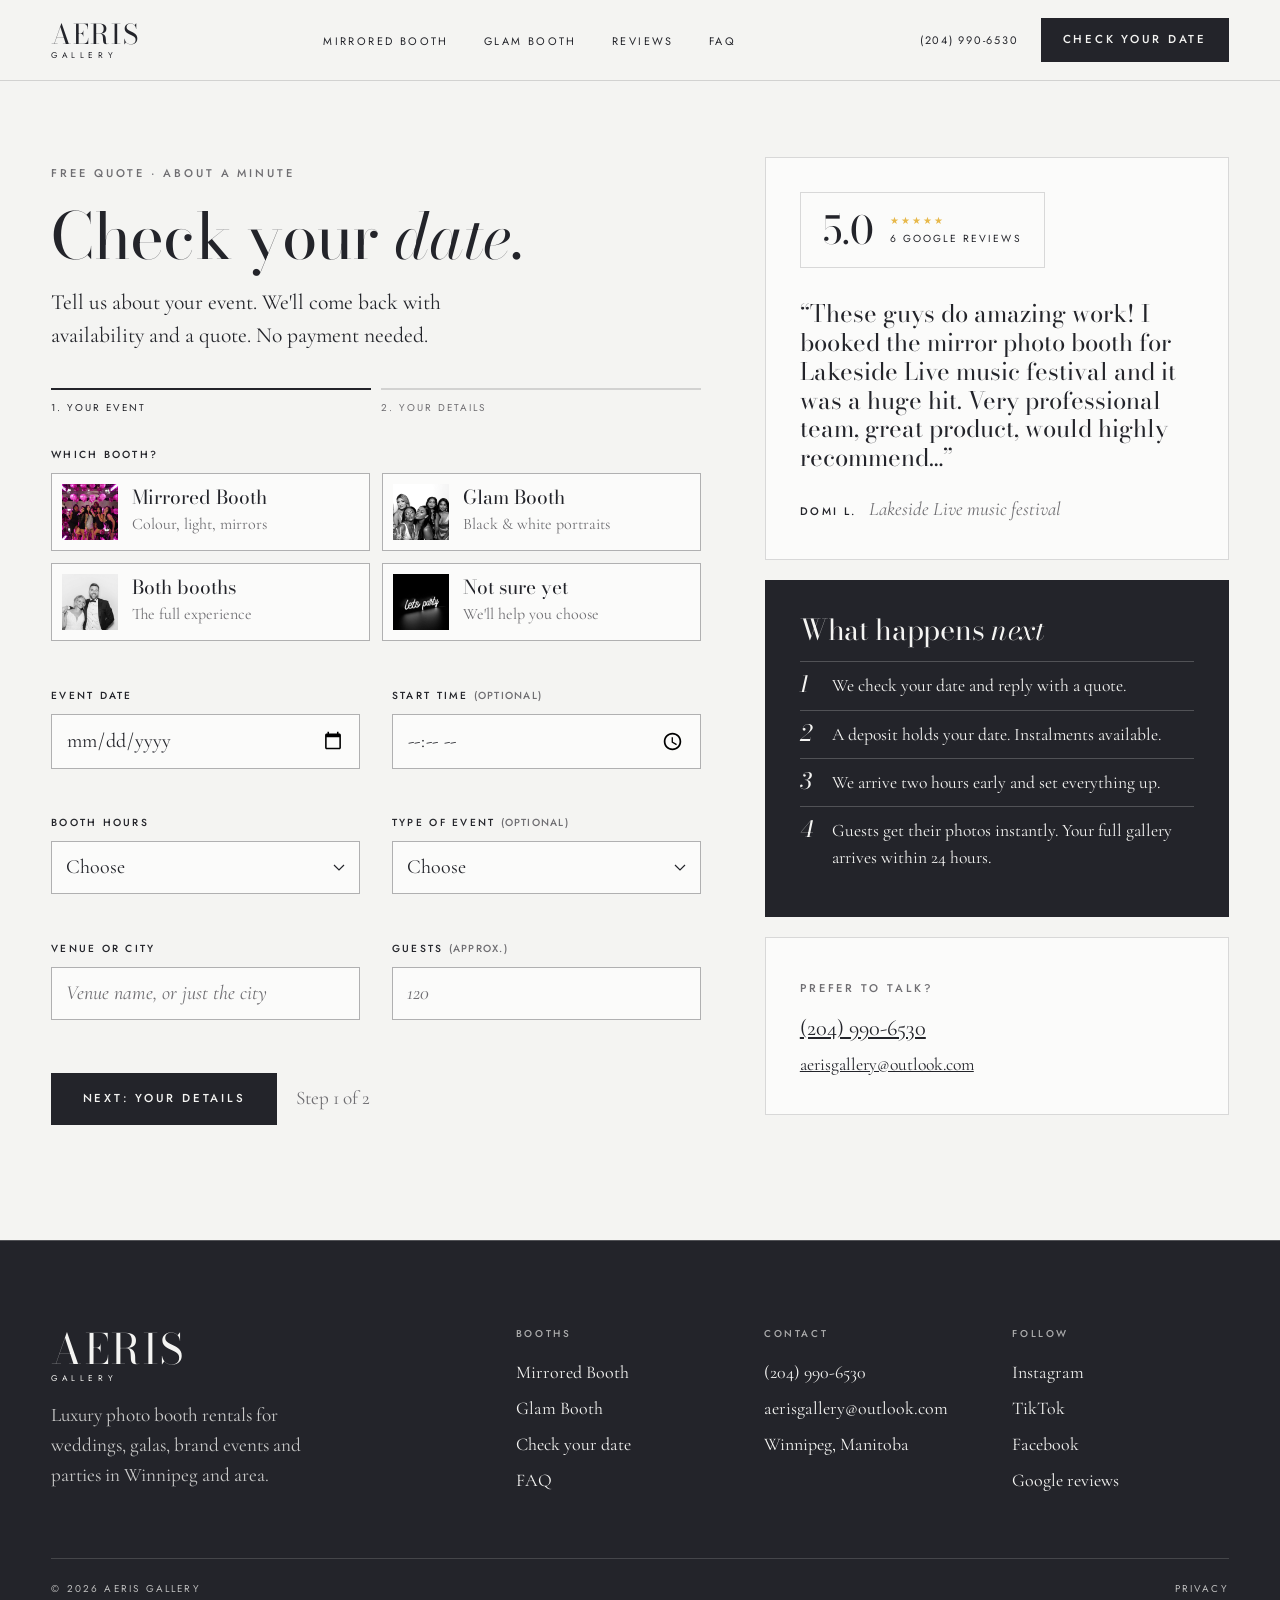
==== commit a659dad5: "Promise 24-hour galleries and instant photos; credit Sam's Foundation - Online gallery now within 24" ====
--- a/book.html
+++ b/book.html
@@ -120,7 +120,7 @@
         <li>We check your date and reply with a quote.</li>
         <li>A deposit holds your date. Instalments available.</li>
         <li>We arrive two hours early and set everything up.</li>
-        <li>Your gallery arrives within 24 to 48 hours.</li>
+        <li>Guests get their photos instantly. Your full gallery arrives within 24 hours.</li>
       </ol>
     </div>
     <div class="box">
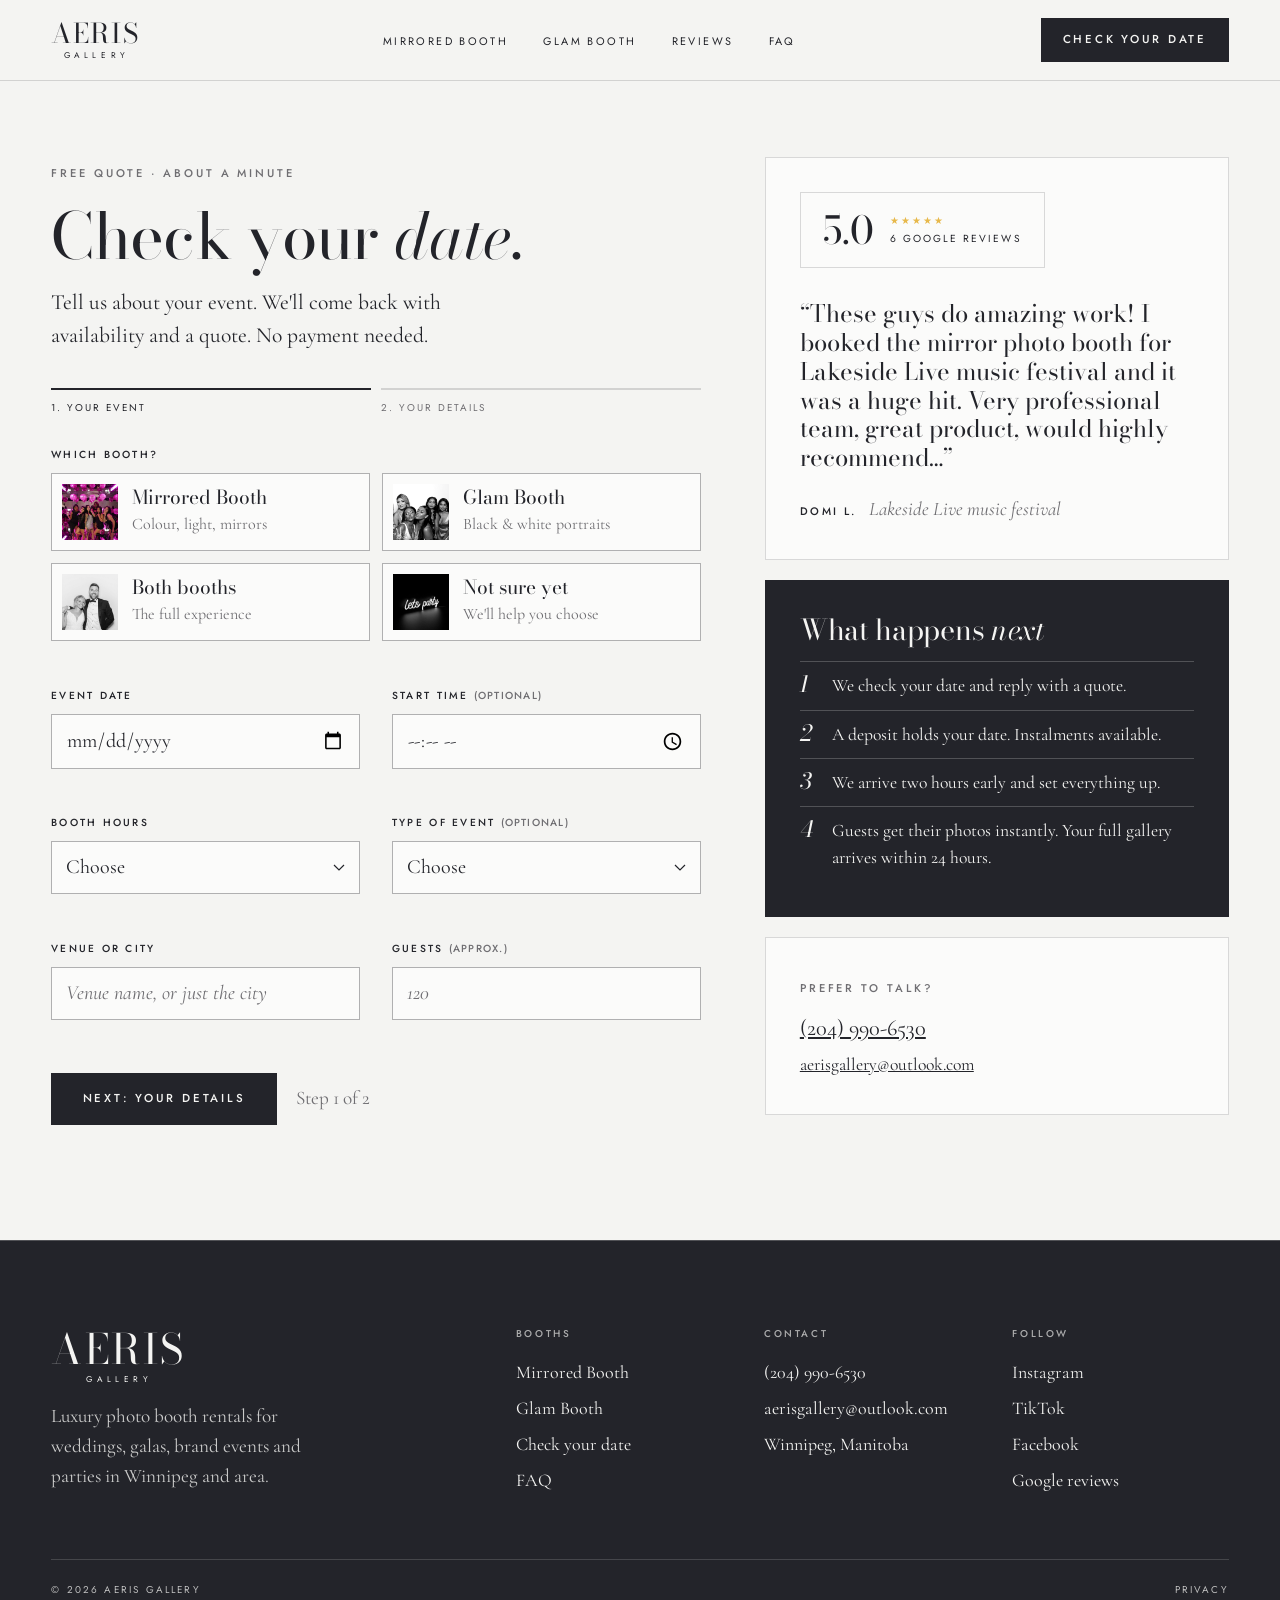
==== commit 7ad11089: "Centre the logo and remove the phone number from the top bar Co-Authored-By: Claude Opus 5.5 <norepl" ====
--- a/book.html
+++ b/book.html
@@ -28,7 +28,6 @@
       <li><a href="faq.html">FAQ</a></li>
     </ul>
     <div class="nav__cta">
-      <a class="nav__tel" href="tel:+12049906530">(204) 990-6530</a>
       <a class="btn" href="book.html">Check your date</a>
       <button class="menu-btn" type="button" aria-controls="menu" aria-expanded="false" data-menu-open>Menu</button>
     </div>
--- a/assets/css/style.css
+++ b/assets/css/style.css
@@ -70,9 +70,10 @@
 .nav--over { background: transparent; color: var(--paper); border-bottom-color: transparent; }
 .nav--over.is-solid { background: var(--paper); color: var(--ink); border-bottom-color: var(--rule); }
 .nav .wrap { display: flex; align-items: center; justify-content: space-between; height: var(--nav-h); gap: 2rem; }
-.logo { text-decoration: none; line-height: 1; }
-.logo b { display: block; font-family: var(--display); font-weight: 400; font-size: 1.7rem; letter-spacing: 0.06em; }
-.logo span { display: block; font-family: var(--caps); font-size: 0.52rem; letter-spacing: 0.55em; margin-top: 3px; }
+.logo { display: inline-flex; flex-direction: column; align-items: center; text-decoration: none; line-height: 1; }
+/* letter-spacing adds space after the last letter; the negative margin cancels it so both lines centre */
+.logo b { display: block; font-family: var(--display); font-weight: 400; font-size: 1.7rem; letter-spacing: 0.06em; margin-right: -0.06em; }
+.logo span { display: block; font-family: var(--caps); font-size: 0.52rem; letter-spacing: 0.55em; margin-right: -0.55em; margin-top: 4px; }
 .nav ul { display: flex; gap: 2.2rem; list-style: none; margin: 0; padding: 0; }
 .nav ul a { font-family: var(--caps); font-size: 0.68rem; letter-spacing: 0.22em; text-transform: uppercase; text-decoration: none; padding: 8px 0; border-bottom: 1px solid transparent; }
 .nav ul a:hover, .nav ul a[aria-current="page"] { border-bottom-color: currentColor; }
